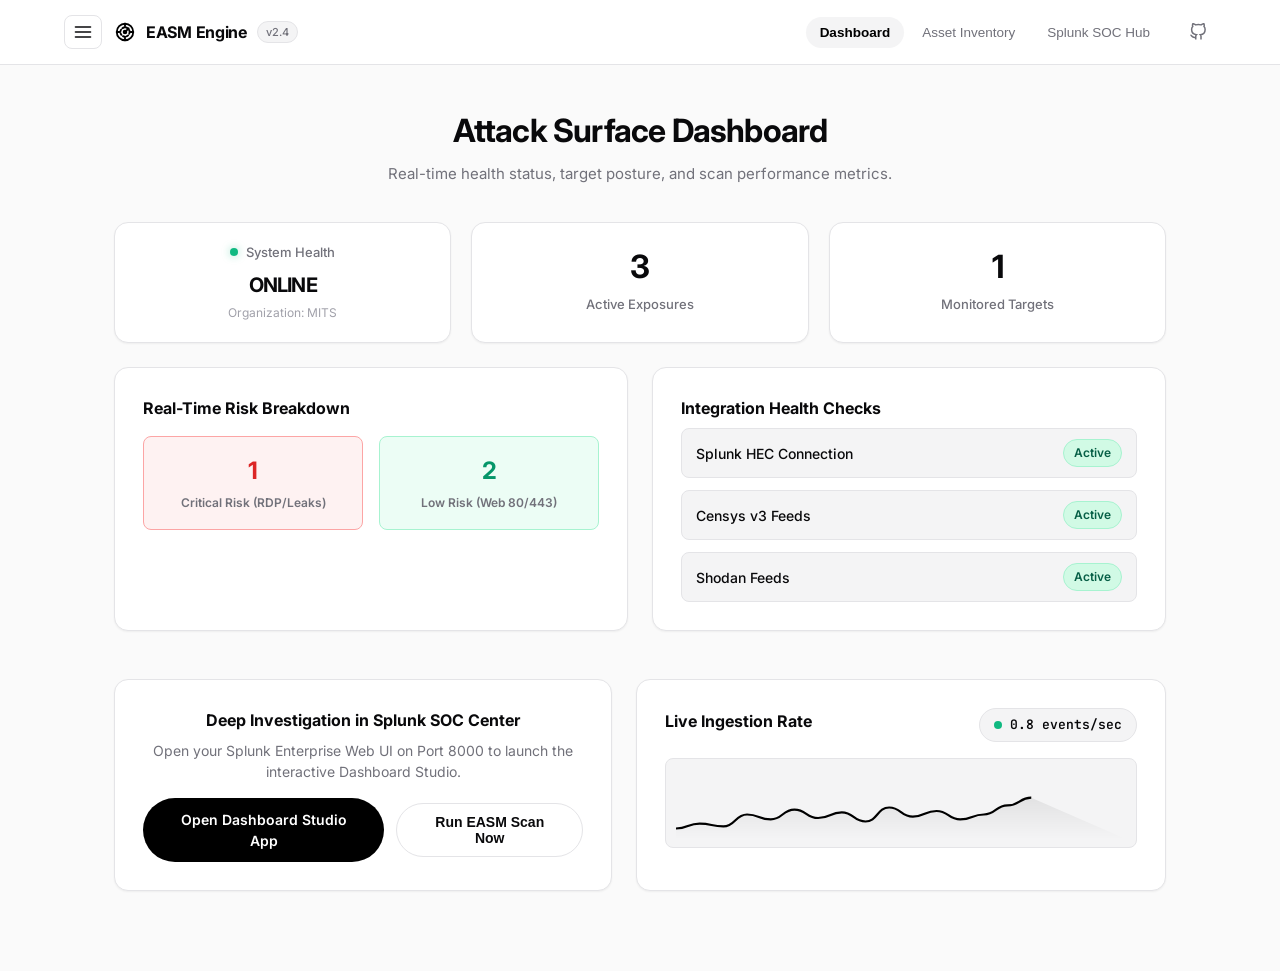
==== index.html @ cf7aab4d "feat(security): implement min 8-char IAM password policy, UI switch toggle, 3-key break-glass recove" ====
<!DOCTYPE html>
<html lang="en">
<head>
    <meta charset="UTF-8">
    <meta name="viewport" content="width=device-width, initial-scale=1.0">
    <title>EASM - External Exposure Monitor</title>
    <link rel="icon" type="image/svg+xml" href="favicon.svg">
    <link rel="stylesheet" href="style.css">
    <link rel="preconnect" href="https://fonts.googleapis.com">
    <link rel="preconnect" href="https://fonts.gstatic.com" crossorigin>
    <link href="https://fonts.googleapis.com/css2?family=Inter:wght@400;500;600;700&family=JetBrains+Mono:wght@400;500&display=swap" rel="stylesheet">
</head>
<body>
    <!-- Header Navigation -->
    <header class="navbar">
        <div class="nav-container">
            <!-- Left: Hamburger Button & Brand -->
            <div class="nav-left">
                <button id="btn-hamburger" class="hamburger-btn" title="Open Navigation Menu">
                    <svg viewBox="0 0 24 24" fill="none" stroke="currentColor" stroke-width="2" stroke-linecap="round" stroke-linejoin="round">
                        <line x1="3" y1="12" x2="21" y2="12"></line>
                        <line x1="3" y1="6" x2="21" y2="6"></line>
                        <line x1="3" y1="18" x2="21" y2="18"></line>
                    </svg>
                </button>
                <div class="nav-brand" onclick="switchTab('tab-dashboard')">
                    <svg class="brand-icon" viewBox="0 0 24 24" fill="none" stroke="currentColor" stroke-width="2" stroke-linecap="round" stroke-linejoin="round">
                        <circle cx="12" cy="12" r="9"/>
                        <circle cx="12" cy="12" r="5" stroke-dasharray="2 2"/>
                        <circle cx="12" cy="12" r="1.5" fill="currentColor"/>
                        <path d="M12 3v3M12 18v3M3 12h3M18 12h3"/>
                        <path d="m12 12 4-4"/>
                    </svg>
                    <span class="brand-title">EASM Engine</span>
                    <span class="brand-badge">v2.4</span>
                </div>
            </div>

            <!-- Right Side Alignment Group (Nav Links + Profile + GitHub) -->
            <div class="nav-right-group">
                <nav class="nav-menu">
                    <button class="nav-link active" data-tab="tab-dashboard">Dashboard</button>
                    <button class="nav-link" data-tab="tab-assets">Asset Inventory</button>
                    <button class="nav-link" data-tab="tab-splunk">Splunk SOC Hub</button>
                </nav>

                <div class="nav-actions">
                    <div id="user-badge-container" class="profile-dropdown-container" style="display:none;">
                        <button id="btn-profile-dropdown" class="profile-pill-btn">
                            <span id="user-display-name" class="user-name-tag">admin (ROOT ADMIN)</span>
                            <svg class="chevron-icon" viewBox="0 0 24 24" fill="none" stroke="currentColor" stroke-width="2">
                                <polyline points="6 9 12 15 18 9"></polyline>
                            </svg>
                        </button>
                        <div id="profile-dropdown-menu" class="profile-dropdown-menu hidden">
                            <div class="dropdown-header">
                                <div id="dropdown-user-name" class="dropdown-username">admin</div>
                                <div id="dropdown-user-role" class="dropdown-role-badge">ROOT ADMIN</div>
                            </div>
                            <div class="dropdown-divider"></div>
                            <button class="dropdown-item" id="dropdown-item-iam" onclick="switchTab('tab-iam'); closeProfileDropdown();">
                                <svg viewBox="0 0 24 24" fill="none" stroke="currentColor" stroke-width="2"><path d="M17 21v-2a4 4 0 0 0-4-4H5a4 4 0 0 0-4 4v2"/><circle cx="9" cy="7" r="4"/><path d="M23 21v-2a4 4 0 0 0-3-3.87"/><path d="M16 3.13a4 4 0 0 1 0 7.75"/></svg>
                                IAM Users
                            </button>
                            <button class="dropdown-item" onclick="switchTab('tab-config'); closeProfileDropdown();">
                                <svg viewBox="0 0 24 24" fill="none" stroke="currentColor" stroke-width="2"><circle cx="12" cy="12" r="3"/><path d="M19.4 15a1.65 1.65 0 0 0 .33 1.82l.06.06a2 2 0 0 1 0 2.83 2 2 0 0 1-2.83 0l-.06-.06a1.65 1.65 0 0 0-1.82-.33 1.65 1.65 0 0 0-1 1.51V21a2 2 0 0 1-2 2 2 2 0 0 1-2-2v-.09A1.65 1.65 0 0 0 9 19.4a1.65 1.65 0 0 0-1.82.33l-.06.06a2 2 0 0 1-2.83 0 2 2 0 0 1 0-2.83l.06-.06a1.65 1.65 0 0 0 .33-1.82 1.65 1.65 0 0 0-1.51-1H3a2 2 0 0 1-2-2 2 2 0 0 1 2-2h.09A1.65 1.65 0 0 0 4.6 9a1.65 1.65 0 0 0-.33-1.82l-.06-.06a2 2 0 0 1 0-2.83 2 2 0 0 1 2.83 0l.06.06a1.65 1.65 0 0 0 1.82.33H9a1.65 1.65 0 0 0 1-1.51V3a2 2 0 0 1 2-2 2 2 0 0 1 2 2v.09a1.65 1.65 0 0 0 1 1.51 1.65 1.65 0 0 0 1.82-.33l.06-.06a2 2 0 0 1 2.83 0 2 2 0 0 1 0 2.83l-.06.06a1.65 1.65 0 0 0-.33 1.82V9a1.65 1.65 0 0 0 1.51 1H21a2 2 0 0 1 2 2 2 2 0 0 1-2 2h-.09a1.65 1.65 0 0 0-1.51 1z"/></svg>
                                Settings
                            </button>
                            <div class="dropdown-divider"></div>
                            <button class="dropdown-item danger" id="btn-user-logout">
                                <svg viewBox="0 0 24 24" fill="none" stroke="currentColor" stroke-width="2"><path d="M9 21H5a2 2 0 0 1-2-2V5a2 2 0 0 1 2-2h4"/><polyline points="16 17 21 12 16 7"/><line x1="21" y1="12" x2="9" y2="12"/></svg>
                                Logout
                            </button>
                        </div>
                    </div>
                    <a href="https://github.com/venkatvellapalem/External-Exposure-Monitor" target="_blank" class="nav-btn-icon" title="View Source on GitHub">
                        <svg viewBox="0 0 24 24" fill="none" stroke="currentColor" stroke-width="2">
                            <path d="M9 19c-5 1.5-5-2.5-7-3m14 6v-3.87a3.37 3.37 0 0 0-.94-2.61c3.14-.35 6.44-1.54 6.44-7A5.44 5.44 0 0 0 20 4.77 5.07 5.07 0 0 0 19.91 1S18.73.65 16 2.48a13.38 13.38 0 0 0-7 0C6.27.65 5.09 1 5.09 1A5.07 5.07 0 0 0 5 4.77a5.44 5.44 0 0 0-1.5 3.78c0 5.42 3.3 6.61 6.44 7A3.37 3.37 0 0 0 9 18.13V22"/>
                        </svg>
                    </a>
                </div>
            </div>
        </div>
    </header>

    <!-- Sidebar Drawer Navigation Overlay -->
    <div id="sidebar-drawer-overlay" class="drawer-overlay hidden">
        <div class="drawer-panel">
            <div class="drawer-header">
                <div class="drawer-brand">
                    <span class="brand-title">Navigation Menu</span>
                </div>
                <button id="btn-close-drawer" class="drawer-close-btn">&times;</button>
            </div>
            <div class="drawer-nav-list">
                <button class="drawer-item" data-tab="tab-dashboard">
                    <svg viewBox="0 0 24 24" fill="none" stroke="currentColor" stroke-width="2"><rect x="3" y="3" width="7" height="7"/><rect x="14" y="3" width="7" height="7"/><rect x="14" y="14" width="7" height="7"/><rect x="3" y="14" width="7" height="7"/></svg>
                    Dashboard
                </button>
                <button class="drawer-item" data-tab="tab-assets">
                    <svg viewBox="0 0 24 24" fill="none" stroke="currentColor" stroke-width="2"><path d="M21 16V8a2 2 0 0 0-1-1.73l-7-4a2 2 0 0 0-2 0l-7 4A2 2 0 0 0 3 8v8a2 2 0 0 0 1 1.73l7 4a2 2 0 0 0 2 0l7-4A2 2 0 0 0 21 16z"/></svg>
                    Asset Inventory
                </button>
                <button class="drawer-item" data-tab="tab-splunk">
                    <svg viewBox="0 0 24 24" fill="none" stroke="currentColor" stroke-width="2"><circle cx="12" cy="12" r="10"/><path d="M12 2a14.5 14.5 0 0 0 0 20 14.5 14.5 0 0 0 0-20"/><path d="M2 12h20"/></svg>
                    Splunk SOC Hub
                </button>
                <button class="drawer-item" data-tab="tab-scanner">
                    <svg viewBox="0 0 24 24" fill="none" stroke="currentColor" stroke-width="2"><polygon points="13 2 3 14 12 14 11 22 21 10 12 10 13 2"/></svg>
                    Scan Controller
                </button>
                <button class="drawer-item" data-tab="tab-download">
                    <svg viewBox="0 0 24 24" fill="none" stroke="currentColor" stroke-width="2"><path d="M21 15v4a2 2 0 0 1-2 2H5a2 2 0 0 1-2-2v-4"/><polyline points="7 10 12 15 17 10"/><line x1="12" y1="15" x2="12" y2="3"/></svg>
                    Download & Installation
                </button>
                <button class="drawer-item" data-tab="tab-about">
                    <svg viewBox="0 0 24 24" fill="none" stroke="currentColor" stroke-width="2"><circle cx="12" cy="12" r="10"/><line x1="12" y1="16" x2="12" y2="12"/><line x1="12" y1="8" x2="12.01" y2="8"/></svg>
                    Architecture & About
                </button>
                <button class="drawer-item" data-tab="tab-config">
                    <svg viewBox="0 0 24 24" fill="none" stroke="currentColor" stroke-width="2"><circle cx="12" cy="12" r="3"/><path d="M19.4 15a1.65 1.65 0 0 0 .33 1.82l.06.06a2 2 0 0 1 0 2.83 2 2 0 0 1-2.83 0l-.06-.06a1.65 1.65 0 0 0-1.82-.33 1.65 1.65 0 0 0-1 1.51V21a2 2 0 0 1-2 2 2 2 0 0 1-2-2v-.09A1.65 1.65 0 0 0 9 19.4a1.65 1.65 0 0 0-1.82.33l-.06.06a2 2 0 0 1-2.83 0 2 2 0 0 1 0-2.83l.06-.06a1.65 1.65 0 0 0 .33-1.82 1.65 1.65 0 0 0-1.51-1H3a2 2 0 0 1-2-2 2 2 0 0 1 2-2h.09A1.65 1.65 0 0 0 4.6 9a1.65 1.65 0 0 0-.33-1.82l-.06-.06a2 2 0 0 1 0-2.83 2 2 0 0 1 2.83 0l.06.06a1.65 1.65 0 0 0 1.82.33H9a1.65 1.65 0 0 0 1-1.51V3a2 2 0 0 1 2-2 2 2 0 0 1 2 2v.09a1.65 1.65 0 0 0 1 1.51 1.65 1.65 0 0 0 1.82-.33l.06-.06a2 2 0 0 1 2.83 0 2 2 0 0 1 0 2.83l-.06.06a1.65 1.65 0 0 0-.33 1.82V9a1.65 1.65 0 0 0 1.51 1H21a2 2 0 0 1 2 2 2 2 0 0 1-2 2h-.09a1.65 1.65 0 0 0-1.51 1z"/></svg>
                    Settings
                </button>
                <button class="drawer-item" data-tab="tab-iam" id="drawer-link-iam">
                    <svg viewBox="0 0 24 24" fill="none" stroke="currentColor" stroke-width="2"><path d="M17 21v-2a4 4 0 0 0-4-4H5a4 4 0 0 0-4 4v2"/><circle cx="9" cy="7" r="4"/><path d="M23 21v-2a4 4 0 0 0-3-3.87"/><path d="M16 3.13a4 4 0 0 1 0 7.75"/></svg>
                    IAM Users
                </button>
            </div>
        </div>
    </div>

    <main class="main-layout">
        <!-- Toast Notification Container -->
        <div id="toast-container" class="toast-container"></div>

        <!-- TAB 1: OPERATIONAL DASHBOARD (/dashboard) -->
        <section id="tab-dashboard" class="tab-content active">
            <div class="hero-header">
                <h1 class="hero-title">Attack Surface Dashboard</h1>
                <p class="hero-subtitle">Real-time health status, target posture, and scan performance metrics.</p>
            </div>

            <!-- ROW 1: Health Status & Metric Cards -->
            <div class="grid-3 margin-bottom">
                <div class="metric-box status-card">
                    <div class="status-indicator-box">
                        <div class="status-dot green"></div>
                        <span class="metric-label">System Health</span>
                    </div>
                    <span class="metric-value small" id="dash-sys-status">ONLINE</span>
                    <span class="metric-subtext" id="dash-org-name">Organization: MITS</span>
                </div>

                <div class="metric-box">
                    <span class="metric-value" id="dash-total-open">3</span>
                    <span class="metric-label">Active Exposures</span>
                </div>

                <div class="metric-box">
                    <span class="metric-value" id="dash-monitored-targets">1</span>
                    <span class="metric-label">Monitored Targets</span>
                </div>
            </div>

            <!-- ROW 2: Risk Distribution & Health Check Grid -->
            <div class="grid-2 margin-bottom">
                <div class="card">
                    <h3 class="info-card-title">Real-Time Risk Breakdown</h3>
                    <div class="risk-badge-grid">
                        <div class="risk-badge-card critical">
                            <span class="risk-count" id="dash-crit-count">1</span>
                            <span class="risk-title">Critical Risk (RDP/Leaks)</span>
                        </div>
                        <div class="risk-badge-card low">
                            <span class="risk-count" id="dash-low-count">2</span>
                            <span class="risk-title">Low Risk (Web 80/443)</span>
                        </div>
                    </div>
                </div>

                <div class="card">
                    <h3 class="info-card-title">Integration Health Checks</h3>
                    <ul class="health-list-badges">
                        <li class="health-badge-item">
                            <span>Splunk HEC Connection</span>
                            <span class="badge-status green" id="badge-hec">Active</span>
                        </li>
                        <li class="health-badge-item">
                            <span>Censys v3 Feeds</span>
                            <span class="badge-status green" id="badge-censys">Active</span>
                        </li>
                        <li class="health-badge-item">
                            <span>Shodan Feeds</span>
                            <span class="badge-status green" id="badge-shodan">Active</span>
                        </li>
                    </ul>
                </div>
            </div>

            <!-- ROW 3: Symmetrical Action & Live Ingestion Cards -->
            <div class="grid-2 margin-bottom">
                <div class="card text-center">
                    <h3 class="info-card-title">Deep Investigation in Splunk SOC Center</h3>
                    <p class="info-card-desc">Open your Splunk Enterprise Web UI on Port 8000 to launch the interactive Dashboard Studio.</p>
                    <div class="action-footer justify-center">
                        <a href="http://13.205.90.142:8000/en-GB/app/search/external_attack_surface_monitor" id="dash-btn-splunk-8000" target="_blank" class="pill-btn primary">Open Dashboard Studio App</a>
                        <button class="pill-btn secondary" onclick="switchTab('tab-scanner')">Run EASM Scan Now</button>
                    </div>
                </div>

                <div class="card">
                    <div class="card-header-flex">
                        <h3 class="info-card-title">Live Ingestion Rate</h3>
                        <div class="pulse-badge">
                            <span class="pulse-dot"></span>
                            <span id="ingest-rate-live">0.8 events/sec</span>
                        </div>
                    </div>
                    <div class="chart-container">
                        <canvas id="ingestion-canvas" width="450" height="70"></canvas>
                    </div>
                </div>
            </div>
        </section>

        <!-- TAB 2: DEDICATED DOWNLOAD PAGE (/download) -->
        <section id="tab-download" class="tab-content">
            <div class="hero-header">
                <h1 class="hero-title">Download & Installation Center</h1>
                <p class="hero-subtitle">Install the lightweight EASM collector on your server or deployment pipeline.</p>
            </div>

            <div class="card install-card full-width">
                <div class="card-header text-left">
                    <h2 class="card-title">One-Click Terminal Installation</h2>
                    <p class="card-desc">Execute the single installer command in your server console to set up dependencies, environment tokens, and scheduled cron execution.</p>
                </div>
                
                <div class="install-platform-tabs">
                    <button class="platform-tab active" data-platform="win">Windows PowerShell</button>
                    <button class="platform-tab" data-platform="mac">macOS Terminal</button>
                    <button class="platform-tab" data-platform="nix">Linux Server (Ubuntu/RHEL)</button>
                </div>

                <div class="code-box">
                    <code id="install-command">irm https://raw.githubusercontent.com/venkatvellapalem/External-Exposure-Monitor/main/install.ps1 | iex</code>
                    <button class="copy-btn" id="btn-copy-install" title="Copy command">
                        <svg viewBox="0 0 24 24" fill="none" stroke="currentColor" stroke-width="2">
                            <rect x="9" y="9" width="13" height="13" rx="2" ry="2"/>
                            <path d="M5 15H4a2 2 0 0 1-2-2V4a2 2 0 0 1 2-2h9a2 2 0 0 1 2 2v1"/>
                        </svg>
                    </button>
                </div>
                <div class="install-footnote" id="install-footnote">Copy and run this command in PowerShell</div>

                <div class="download-options-grid">
                    <div class="download-option-box">
                        <h4>Manual Source Archive</h4>
                        <p>Download full source code ZIP archive for offline air-gapped environments.</p>
                        <a href="https://github.com/venkatvellapalem/External-Exposure-Monitor/archive/refs/heads/main.zip" class="pill-btn secondary small">Download ZIP Archive</a>
                    </div>
                    <div class="download-option-box">
                        <h4>GitHub Clone URL</h4>
                        <p>Clone directly using Git CLI for automated CI/CD deployment pipelines.</p>
                        <div class="code-box small-code">
                            <code>git clone https://github.com/venkatvellapalem/External-Exposure-Monitor.git</code>
                        </div>
                    </div>
                </div>
            </div>
        </section>

        <!-- TAB 3: DEDICATED ARCHITECTURE & ABOUT PAGE (/about) -->
        <section id="tab-about" class="tab-content">
            <div class="hero-header">
                <h1 class="hero-title">Decoupled Attack Surface Architecture</h1>
                <p class="hero-subtitle">Learn how EASM monitors threat exposure with zero target traffic overhead.</p>
            </div>

            <div class="card">
                <h2 class="card-title">Core Principles & Design Pillars</h2>
                
                <div class="architecture-flow-grid">
                    <div class="arch-card">
                        <div class="arch-number">01</div>
                        <h3>Passive Reconnaissance</h3>
                        <p>Queries Shodan InternetDB & Censys Platform v3 API host lookups silently without sending a single probe packet to target servers.</p>
                    </div>

                    <div class="arch-card">
                        <div class="arch-number">02</div>
                        <h3>Surgical Active Verification</h3>
                        <p>Performs targeted, non-intrusive 2.5-second Python TCP handshakes only on candidate exposed ports to eliminate false positives.</p>
                    </div>

                    <div class="arch-card">
                        <div class="arch-number">03</div>
                        <h3>Sensitive File Leak Audit</h3>
                        <p>Audits open web services (80/443) for exposed configuration files (<code>/.env</code>, <code>/.git/HEAD</code>) using host header routing.</p>
                    </div>

                    <div class="arch-card">
                        <div class="arch-number">04</div>
                        <h3>Stateful Reconciliation</h3>
                        <p>Tracks port state lifecycles in local baseline memory, automatically sending <code>status="closed"</code> alerts to Splunk when risks are fixed.</p>
                    </div>
                </div>
            </div>
        </section>

        <!-- TAB 4: SCAN CONTROLLER (/scanner) -->
        <section id="tab-scanner" class="tab-content">
            <div class="section-header">
                <h2>Scan Controller & Execution Engine</h2>
                <p>Trigger an on-demand external attack surface scan across registered assets.</p>
            </div>

            <div class="card">
                <div class="scanner-actions">
                    <button class="pill-btn primary" id="btn-run-scan">
                        <svg class="btn-icon" viewBox="0 0 24 24" fill="none" stroke="currentColor" stroke-width="2">
                            <polygon points="5 3 19 12 5 21 5 3"/>
                        </svg>
                        Run EASM Scan Now
                    </button>
                    <span class="scan-status-text" id="scan-status-indicator">Ready to scan</span>
                </div>

                <div class="terminal-box">
                    <div class="terminal-bar">
                        <span class="terminal-title">Execution Output Log</span>
                        <button class="terminal-clear" id="btn-clear-log">Clear</button>
                    </div>
                    <pre class="terminal-content" id="scan-log-output">=== EASM Collector Console Output ===
Waiting for scan trigger...</pre>
                </div>
            </div>
        </section>

        <!-- TAB 5: ASSET INVENTORY (/assets) -->
        <section id="tab-assets" class="tab-content">
            <div class="section-header">
                <h2>Asset Inventory Management</h2>
                <p>Manage monitored IP addresses, CIDR ranges, and Domain targets.</p>
            </div>

            <div class="card">
                <form id="form-add-asset" class="asset-form">
                    <div class="form-group">
                        <label>Target Type</label>
                        <select id="asset-type" class="form-input">
                            <option value="ip">Single IP (e.g. 203.0.113.195)</option>
                            <option value="cidr">CIDR Range (e.g. 192.168.1.0/24)</option>
                            <option value="domain">Domain Name (e.g. example.com)</option>
                        </select>
                    </div>
                    <div class="form-group">
                        <label>Target Value</label>
                        <input type="text" id="asset-value" class="form-input" placeholder="203.0.113.195" required>
                    </div>
                    <div class="form-group">
                        <label>Associated Domain (Optional)</label>
                        <input type="text" id="asset-domain" class="form-input" placeholder="example.com">
                    </div>
                    <div class="form-group form-submit">
                        <button type="submit" class="pill-btn primary">Add Asset Target</button>
                    </div>
                </form>
            </div>

            <div class="card">
                <h3 class="card-subtitle">Configured Target Assets</h3>
                <div class="table-container">
                    <table class="data-table">
                        <thead>
                            <tr>
                                <th>Type</th>
                                <th>Target Value</th>
                                <th>Associated Domain</th>
                                <th>Action</th>
                            </tr>
                        </thead>
                        <tbody id="assets-table-body">
                            <tr>
                                <td colspan="4" class="text-muted">Loading inventory...</td>
                            </tr>
                        </tbody>
                    </table>
                </div>
            </div>

            <!-- DANGER ZONE: Asset Inventory Reset -->
            <div class="card danger-card margin-bottom">
                <div class="card-header-flex">
                    <div>
                        <h3 class="info-card-title danger-text">Danger Zone: Reset Asset Inventory</h3>
                        <p class="info-card-desc">Permanently wipe all registered asset targets and reset exposure dashboard baseline metrics.</p>
                    </div>
                    <button class="pill-btn danger" id="btn-reset-inventory">Reset Asset Inventory</button>
                </div>
            </div>
        </section>

        <!-- TAB 6: SETTINGS & CONFIGURATION (/config) -->
        <section id="tab-config" class="tab-content">
            <div class="section-header">
                <h2>System Settings & Credentials</h2>
                <p>Configure Splunk HEC integration, Censys API token, and connection timeouts.</p>
            </div>

            <div class="card">
                <form id="form-config" class="config-form">
                    <div class="form-row">
                        <div class="form-group half">
                            <label>Organization Name</label>
                            <input type="text" id="cfg-org-name" class="form-input" placeholder="MITS" required>
                        </div>
                        <div class="form-group half">
                            <label>Scan Connection Timeout (Seconds)</label>
                            <input type="number" step="0.5" id="cfg-scan-timeout" class="form-input" value="2.5" required>
                        </div>
                    </div>
                    <div class="form-row">
                        <div class="form-group full">
                            <label>Splunk HEC URL (Port 8088 Endpoint)</label>
                            <input type="url" id="cfg-splunk-url" class="form-input" placeholder="https://13.205.90.142:8088/services/collector/event" required>
                        </div>
                    </div>
                    <div class="form-row">
                        <div class="form-group half">
                            <label>Splunk HEC Token</label>
                            <input type="password" id="cfg-splunk-token" class="form-input" placeholder="••••••••••••••••">
                        </div>
                        <div class="form-group half">
                            <label>Censys Personal Access Token (PAT)</label>
                            <input type="password" id="cfg-censys-token" class="form-input" placeholder="••••••••••••••••">
                        </div>
                    </div>

                    <div class="form-actions">
                        <button type="button" class="pill-btn secondary" id="btn-test-hec">Test HEC Connection</button>
                        <button type="submit" class="pill-btn primary">Save Configuration</button>
                    </div>
                </form>
            </div>

            <!-- DANGER ZONE: Reset Settings & Credentials -->
            <div class="card danger-card margin-bottom">
                <div class="card-header-flex">
                    <div>
                        <h3 class="info-card-title danger-text">Danger Zone: Reset Settings & Credentials</h3>
                        <p class="info-card-desc">Permanently reset Splunk URLs, HEC tokens, Censys API tokens, and scan timeouts to defaults.</p>
                    </div>
                    <button class="pill-btn danger" id="btn-reset-config">Reset Settings & Credentials</button>
                </div>
            </div>
        </section>

        <!-- TAB 7: SPLUNK SOC HUB (/splunk) -->
        <section id="tab-splunk" class="tab-content">
            <div class="section-header">
                <h2>Splunk SOC Command Center Hub</h2>
                <p>Launch Splunk Web on Port 8000 to interact with your live Dashboard Studio.</p>
            </div>

            <div class="grid-2">
                <div class="card">
                    <h3 class="info-card-title">Dashboard Studio App</h3>
                    <p class="info-card-desc">Access your custom Splunk Dashboard Studio instance directly on port 8000.</p>
                    <div class="action-footer">
                        <a href="http://13.205.90.142:8000/en-GB/app/search/external_attack_surface_monitor" id="link-splunk-8000" target="_blank" class="pill-btn primary">Open Dashboard Studio App</a>
                    </div>
                </div>

                    <h3 class="info-card-title">Dashboard Studio Code</h3>
                    <p class="info-card-desc">Download or copy the latest Dashboard Studio JSON code with drilldowns and series color mappings.</p>
                    <div class="action-footer">
                        <a href="/context/easm_dashboard_studio.json" download="easm_dashboard_studio.json" class="pill-btn secondary">Download Dashboard JSON</a>
                    </div>
                </div>
                <button class="drawer-item" data-tab="tab-iam" id="drawer-link-iam">
                    <svg viewBox="0 0 24 24" fill="none" stroke="currentColor" stroke-width="2"><path d="M17 21v-2a4 4 0 0 0-4-4H5a4 4 0 0 0-4 4v2"/><circle cx="9" cy="7" r="4"/><path d="M23 21v-2a4 4 0 0 0-3-3.87"/><path d="M16 3.13a4 4 0 0 1 0 7.75"/></svg>
                    IAM Users
                </button>
                <button class="drawer-item" data-tab="tab-logs" id="drawer-link-logs">
                    <svg viewBox="0 0 24 24" fill="none" stroke="currentColor" stroke-width="2"><path d="M14 2H6a2 2 0 0 0-2 2v16a2 2 0 0 0 2 2h12a2 2 0 0 0 2-2V8z"/><polyline points="14 2 14 8 20 8"/><line x1="16" y1="13" x2="8" y2="13"/><line x1="16" y1="17" x2="8" y2="17"/><polyline points="10 9 9 9 8 9"/></svg>
                    Audit Logs
                </button>
            </div>
        </div>
    </div>

    <main class="main-layout">
        <!-- Toast Notification Container -->
        <div id="toast-container" class="toast-container"></div>
        
        <!-- TAB 8: IDENTITY & ACCESS MANAGEMENT (/iam) -->
        <section id="tab-iam" class="tab-content">
            <div class="section-header">
                <h2>Identity & Access Management (IAM)</h2>
                <p>Manage user accounts, assign RBAC roles (Root Admin, SOC Analyst, Auditor), and monitor TOTP MFA enforcement.</p>
            </div>

            <div class="card">
                <h3 class="card-subtitle">Create New User Account</h3>
                <form id="form-create-user" class="config-form">
                    <div class="form-row">
                        <div class="form-group half">
                            <label>Username</label>
                            <input type="text" id="iam-new-username" class="form-input" placeholder="" required autocomplete="off">
                        </div>
                        <div class="form-group half">
                            <label>Role Assignment</label>
                            <select id="iam-new-role" class="form-input">
                                <option value="soc_analyst">SOC Analyst (Operational Access)</option>
                                <option value="read_only_auditor">Read-Only Auditor (View Reports)</option>
                                <option value="root_admin">Root Admin (Full System Control)</option>
                            </select>
                        </div>
                    </div>

                    <div class="form-row">
                        <div class="form-group half">
                            <label>New User Initial Password (Min 8 Chars, 1 Letter, 1 Number, 1 Special Char)</label>
                            <div class="password-input-wrapper">
                                <input type="password" id="iam-new-password" class="form-input" placeholder="" required autocomplete="new-password">
                                <button type="button" class="btn-toggle-pass" data-target="iam-new-password" title="Toggle Password Visibility">
                                    <svg class="eye-icon" viewBox="0 0 24 24" fill="none" stroke="currentColor" stroke-width="2">
                                        <path d="M1 12s4-8 11-8 11 8 11 8-4 8-11 8-11-8-11-8z"/>
                                        <circle cx="12" cy="12" r="3"/>
                                    </svg>
                                </button>
                            </div>
                        </div>
                        <div class="form-group half">
                            <label>Confirm Initial Password</label>
                            <div class="password-input-wrapper">
                                <input type="password" id="iam-confirm-password" class="form-input" placeholder="" required autocomplete="new-password">
                                <button type="button" class="btn-toggle-pass" data-target="iam-confirm-password" title="Toggle Password Visibility">
                                    <svg class="eye-icon" viewBox="0 0 24 24" fill="none" stroke="currentColor" stroke-width="2">
                                        <path d="M1 12s4-8 11-8 11 8 11 8-4 8-11 8-11-8-11-8z"/>
                                        <circle cx="12" cy="12" r="3"/>
                                    </svg>
                                </button>
                            </div>
                            <span id="iam-pass-match-error" class="input-error-text red hidden">Passwords do not match</span>
                        </div>
                    </div>

                    <div class="form-row">
                        <div class="form-group full">
                            <label class="switch-container">
                                <span class="ui-switch">
                                    <input type="checkbox" id="iam-force-reset" checked>
                                    <span class="slider"></span>
                                </span>
                                <span class="switch-label">Require user to change password on first login (Enforces 16+ char complexity policy)</span>
                            </label>
                        </div>
                    </div>

                    <div class="form-row">
                        <div class="form-group full">
                            <label>Current Admin Password (Required to Authorize Creation)</label>
                            <div class="password-input-wrapper">
                                <input type="password" id="iam-admin-password" class="form-input" placeholder="" required autocomplete="current-password">
                                <button type="button" class="btn-toggle-pass" data-target="iam-admin-password" title="Toggle Password Visibility">
                                    <svg class="eye-icon" viewBox="0 0 24 24" fill="none" stroke="currentColor" stroke-width="2">
                                        <path d="M1 12s4-8 11-8 11 8 11 8-4 8-11 8-11-8-11-8z"/>
                                        <circle cx="12" cy="12" r="3"/>
                                    </svg>
                                </button>
                            </div>
                        </div>
                    </div>

                    <div class="form-actions">
                        <button type="submit" class="pill-btn primary" id="btn-submit-create-iam">Create IAM Account</button>
                    </div>
                </form>
            </div>

            <!-- Master Emergency Break-Glass Recovery Kit Card -->
            <div class="card">
                <div class="card-header-flex">
                    <div>
                        <h3 class="card-subtitle">Master Emergency Break-Glass Recovery Kit (3 Offline Keys)</h3>
                        <p class="info-card-desc">Store these 3 single-use break-glass keys offline in a secure password vault. If admin credentials are lost or locked out, any key can recover full Root Admin access. Each key burns automatically after single use.</p>
                    </div>
                    <button class="pill-btn secondary small" id="btn-copy-all-keys">Copy All 3 Keys</button>
                </div>
                <div id="iam-display-recovery-keys-container" style="display:flex; flex-direction:column; gap:10px; margin-top:14px;">
                    <div class="code-box"><code>EASM-RECOVER-LOADING...</code></div>
                </div>
            </div>

            <div class="card">
                <h3 class="card-subtitle">Active IAM User Directory</h3>
                <div class="table-container">
                    <table class="data-table">
                        <thead>
                            <tr>
                                <th>Username</th>
                                <th>RBAC Role</th>
                                <th>TOTP MFA</th>
                                <th>Password Policy</th>
                                <th>Actions</th>
                            </tr>
                        </thead>
                        <tbody id="iam-users-table-body">
                            <tr>
                                <td colspan="5" class="text-muted">Loading IAM directory...</td>
                            </tr>
                        </tbody>
                    </table>
                </div>
            </div>
        </section>

        <!-- TAB 9: MASTER AUDIT LOG MONITOR (/logs) -->
        <section id="tab-logs" class="tab-content">
            <div class="section-header">
                <h2>Master Security Audit Trail Monitor</h2>
                <p>Real-time audit log monitor tracking all IAM management, user authentication, asset changes, and system activities.</p>
            </div>

            <div class="card">
                <div class="card-header-flex margin-bottom">
                    <div style="display:flex; gap:14px; align-items:center;">
                        <select id="logs-category-filter" class="form-input" style="width:180px;">
                            <option value="ALL">All Categories</option>
                            <option value="IAM">IAM Management</option>
                            <option value="AUTH">Authentication & MFA</option>
                            <option value="SECURITY">Security & Recovery</option>
                            <option value="ASSETS">Asset Inventory</option>
                            <option value="SCANS">Scan Execution</option>
                        </select>
                        <select id="logs-user-filter" class="form-input" style="width:160px;">
                            <option value="ALL">All Users</option>
                        </select>
                    </div>
                    <button class="pill-btn secondary small" id="btn-refresh-logs">Refresh Logs</button>
                </div>

                <div class="table-container">
                    <table class="data-table">
                        <thead>
                            <tr>
                                <th>Timestamp</th>
                                <th>User</th>
                                <th>Role</th>
                                <th>Event Action</th>
                                <th>Details</th>
                                <th>Severity</th>
                            </tr>
                        </thead>
                        <tbody id="logs-table-body">
                            <tr>
                                <td colspan="6" class="text-muted">Loading audit log stream...</td>
                            </tr>
                        </tbody>
                    </table>
                </div>
            </div>
        </section>

        <!-- In-Page Red Confirmation Modal for Reset Asset Inventory -->
        <div id="reset-modal" class="modal-overlay hidden">
            <div class="modal-card danger-modal">
                <h3 class="modal-title danger-text">Reset Target Asset Inventory</h3>
                <p class="modal-desc">Are you sure you want to permanently wipe all registered assets and reset exposure dashboard baseline metrics?</p>
                <div class="form-group margin-bottom">
                    <label>To proceed, type exactly: <strong>delete my asset inventory</strong></label>
                    <input type="text" id="reset-confirm-input" class="form-input" placeholder="" autocomplete="off">
                </div>
                <div class="modal-actions">
                    <button type="button" class="pill-btn secondary" id="btn-cancel-reset">Cancel</button>
                    <button type="button" class="pill-btn danger" id="btn-confirm-reset">Confirm & Reset Inventory</button>
                </div>
            </div>
        </div>

        <!-- In-Page Red Confirmation Modal for Reset Settings & Credentials -->
        <div id="config-reset-modal" class="modal-overlay hidden">
            <div class="modal-card danger-modal">
                <h3 class="modal-title danger-text">Reset System Settings & Credentials</h3>
                <p class="modal-desc">Are you sure you want to reset all Splunk URLs, HEC tokens, Censys API tokens, and scan timeouts to defaults?</p>
                <div class="form-group margin-bottom">
                    <label>To proceed, type exactly: <strong>reset my settings</strong></label>
                    <input type="text" id="config-reset-confirm-input" class="form-input" placeholder="" autocomplete="off">
                </div>
                <div class="modal-actions">
                    <button type="button" class="pill-btn secondary" id="btn-cancel-config-reset">Cancel</button>
                    <button type="button" class="pill-btn danger" id="btn-confirm-config-reset">Confirm & Reset Settings</button>
                </div>
            </div>
        </div>

        <!-- Authentication & Mandatory MFA Overlay Modal -->
        <div id="auth-modal" class="modal-overlay hidden">
            <div class="modal-card auth-modal-card">
                <!-- SCREEN 1: Step 1 Username/Password Login -->
                <div id="auth-screen-login" class="auth-screen">
                    <h3 class="modal-title">EASM Authentication</h3>
                    <p class="modal-desc">Enter your credentials to authenticate into the External Exposure Engine.</p>
                    
                    <div id="auth-login-error" class="auth-error-banner hidden"></div>

                    <form id="form-auth-login">
                        <div class="form-group margin-bottom">
                            <label>Username</label>
                            <input type="text" id="auth-login-username" class="form-input" placeholder="" required autocomplete="username">
                        </div>
                        <div class="form-group margin-bottom">
                            <label>Password</label>
                            <div class="password-input-wrapper">
                                <input type="password" id="auth-login-password" class="form-input" placeholder="" required autocomplete="current-password">
                                <button type="button" class="btn-toggle-pass" data-target="auth-login-password" title="Toggle Password Visibility">
                                    <svg class="eye-icon" viewBox="0 0 24 24" fill="none" stroke="currentColor" stroke-width="2">
                                        <path d="M1 12s4-8 11-8 11 8 11 8-4 8-11 8-11-8-11-8z"/>
                                        <circle cx="12" cy="12" r="3"/>
                                    </svg>
                                </button>
                            </div>
                        </div>
                        <div class="modal-actions">
                            <button type="submit" class="pill-btn primary full-width">Sign In</button>
                        </div>
                        <div class="text-center" style="margin-top: 14px;">
                            <button type="button" id="btn-show-recovery" class="btn-link-recovery" style="background:none; border:none; color:var(--text-muted, #71717a); font-size:13px; cursor:pointer; text-decoration:underline;">Emergency Admin Recovery (Break-Glass Key)</button>
                        </div>
                    </form>
                </div>

                <!-- SCREEN 2: Mandatory TOTP MFA Verification & Setup -->
                <div id="auth-screen-mfa" class="auth-screen hidden">
                    <h3 class="modal-title">Mandatory TOTP MFA Verification</h3>
                    <p class="modal-desc">Scan the QR code with Google Authenticator or Microsoft Authenticator, then enter your 6-digit verification code.</p>
                    
                    <div id="auth-mfa-qr-container" class="qr-box text-center margin-bottom hidden">
                        <img id="auth-qr-img" src="" alt="MFA QR Code" class="qr-code-img">
                        <div class="qr-manual-key">Manual Key: <strong id="auth-mfa-secret-key"></strong></div>
                    </div>

                    <div id="auth-mfa-error" class="auth-error-banner hidden"></div>

                    <form id="form-auth-mfa">
                        <div class="form-group margin-bottom">
                            <label>6-Digit Authenticator Code</label>
                            <input type="text" id="auth-totp-code" class="form-input text-center pincode-input" placeholder="" maxlength="6" required autocomplete="one-time-code">
                        </div>
                        <div class="modal-actions">
                            <button type="submit" class="pill-btn primary full-width">Verify MFA Code</button>
                        </div>
                    </form>
                </div>

                <!-- SCREEN 3: Mandatory Password Reset Screen -->
                <div id="auth-screen-password" class="auth-screen hidden">
                    <h3 class="modal-title danger-text">Mandatory Password Update</h3>
                    <p class="modal-desc">Your account requires setting a 16+ character strong password (min 16 chars, uppercase, lowercase, number, special char).</p>
                    
                    <div id="auth-pass-error" class="auth-error-banner hidden"></div>

                    <form id="form-auth-password">
                        <div class="form-group margin-bottom">
                            <label>New Compliant Password</label>
                            <div class="password-input-wrapper">
                                <input type="password" id="auth-new-password" class="form-input" placeholder="" required autocomplete="new-password">
                                <button type="button" class="btn-toggle-pass" data-target="auth-new-password" title="Toggle Password Visibility">
                                    <svg class="eye-icon" viewBox="0 0 24 24" fill="none" stroke="currentColor" stroke-width="2">
                                        <path d="M1 12s4-8 11-8 11 8 11 8-4 8-11 8-11-8-11-8z"/>
                                        <circle cx="12" cy="12" r="3"/>
                                    </svg>
                                </button>
                            </div>
                        </div>
                        <div class="form-group margin-bottom">
                            <label>Confirm New Password</label>
                            <div class="password-input-wrapper">
                                <input type="password" id="auth-confirm-password" class="form-input" placeholder="" required autocomplete="new-password">
                                <button type="button" class="btn-toggle-pass" data-target="auth-confirm-password" title="Toggle Password Visibility">
                                    <svg class="eye-icon" viewBox="0 0 24 24" fill="none" stroke="currentColor" stroke-width="2">
                                        <path d="M1 12s4-8 11-8 11 8 11 8-4 8-11 8-11-8-11-8z"/>
                                        <circle cx="12" cy="12" r="3"/>
                                    </svg>
                                </button>
                            </div>
                        </div>
                        <div class="modal-actions">
                            <button type="submit" class="pill-btn danger full-width">Update Password & Continue</button>
                        </div>
                    </form>
                </div>

                <!-- SCREEN 4: Master Emergency Break-Glass Admin Recovery Screen -->
                <div id="auth-screen-recovery" class="auth-screen hidden">
                    <h3 class="modal-title danger-text">Emergency Admin Account Recovery</h3>
                    <p class="modal-desc">Enter your Username and 256-bit Master Emergency Recovery Key to reset your Root Admin password offline.</p>
                    
                    <div id="auth-recovery-error" class="auth-error-banner hidden"></div>

                    <form id="form-auth-recovery">
                        <div class="form-group margin-bottom">
                            <label>Admin Username</label>
                            <input type="text" id="rec-admin-username" class="form-input" value="admin" required autocomplete="username">
                        </div>
                        <div class="form-group margin-bottom">
                            <label>Master Emergency Recovery Key (EASM-RECOVER-XXXX...)</label>
                            <input type="text" id="rec-master-key" class="form-input" placeholder="EASM-RECOVER-XXXX-YYYY-ZZZZ-WWWW" required autocomplete="off">
                        </div>
                        <div class="form-group margin-bottom">
                            <label>New Strong Password (16+ Chars)</label>
                            <div class="password-input-wrapper">
                                <input type="password" id="rec-new-password" class="form-input" placeholder="" required autocomplete="new-password">
                                <button type="button" class="btn-toggle-pass" data-target="rec-new-password" title="Toggle Password Visibility">
                                    <svg class="eye-icon" viewBox="0 0 24 24" fill="none" stroke="currentColor" stroke-width="2">
                                        <path d="M1 12s4-8 11-8 11 8 11 8-4 8-11 8-11-8-11-8z"/>
                                        <circle cx="12" cy="12" r="3"/>
                                    </svg>
                                </button>
                            </div>
                        </div>
                        <div class="form-group margin-bottom">
                            <label>Confirm New Password</label>
                            <div class="password-input-wrapper">
                                <input type="password" id="rec-confirm-password" class="form-input" placeholder="" required autocomplete="new-password">
                                <button type="button" class="btn-toggle-pass" data-target="rec-confirm-password" title="Toggle Password Visibility">
                                    <svg class="eye-icon" viewBox="0 0 24 24" fill="none" stroke="currentColor" stroke-width="2">
                                        <path d="M1 12s4-8 11-8 11 8 11 8-4 8-11 8-11-8-11-8z"/>
                                        <circle cx="12" cy="12" r="3"/>
                                    </svg>
                                </button>
                            </div>
                        </div>
                        <div class="modal-actions">
                            <button type="button" class="pill-btn secondary" id="btn-cancel-recovery">Back to Sign In</button>
                            <button type="submit" class="pill-btn danger">Reset Admin Password & Recover</button>
                        </div>
                    </form>
                </div>
            </div>
        </div>
    </main>

    <footer class="footer">
        <div class="footer-container">
            <span>External Exposure Monitor (EASM) — Powered by Python & Splunk</span>
            <a href="https://github.com/venkatvellapalem/External-Exposure-Monitor" target="_blank" class="footer-link">GitHub Repository</a>
        </div>
    </footer>

    <script src="app.js"></script>
</body>
</html>
---- style.css ----
:root {
    --bg-main: #fafafa;
    --bg-card: #ffffff;
    --bg-alt: #f4f4f5;
    --border-color: #e4e4e7;
    --border-hover: #d4d4d8;
    --text-main: #09090b;
    --text-muted: #71717a;
    --text-subtle: #a1a1aa;
    --primary: #000000;
    --primary-hover: #27272a;
    --font-sans: 'Inter', -apple-system, BlinkMacSystemFont, 'Segoe UI', Roboto, sans-serif;
    --font-mono: 'JetBrains Mono', monospace;
    --shadow-sm: 0 1px 2px 0 rgba(0, 0, 0, 0.05);
    --shadow-md: 0 4px 6px -1px rgba(0, 0, 0, 0.05), 0 2px 4px -1px rgba(0, 0, 0, 0.03);
    --radius-pill: 9999px;
    --radius-card: 14px;
    --radius-input: 8px;
}

* {
    box-sizing: border-box;
    margin: 0;
    padding: 0;
}

body {
    font-family: var(--font-sans);
    background-color: var(--bg-main);
    color: var(--text-main);
    line-height: 1.5;
    -webkit-font-smoothing: antialiased;
    display: flex;
    flex-direction: column;
    min-height: 100vh;
}

/* Header Navbar */
.navbar {
    background-color: var(--bg-card);
    border-bottom: 1px solid var(--border-color);
    position: sticky;
    top: 0;
    z-index: 100;
}

.nav-container {
    max-width: 1200px;
    margin: 0 auto;
    padding: 0 24px;
    height: 64px;
    display: flex;
    align-items: center;
    justify-content: space-between;
    gap: 16px;
    flex-wrap: nowrap;
}

.nav-brand {
    display: flex;
    align-items: center;
    gap: 10px;
    cursor: pointer;
}

.brand-icon {
    width: 22px;
    height: 22px;
    color: var(--primary);
}

.brand-title {
    font-weight: 700;
    font-size: 16px;
    letter-spacing: -0.3px;
}

.brand-badge {
    background: var(--bg-alt);
    border: 1px solid var(--border-color);
    color: var(--text-muted);
    font-size: 11px;
    font-weight: 500;
    padding: 2px 8px;
    border-radius: var(--radius-pill);
}

.nav-menu {
    display: flex;
    align-items: center;
    gap: 4px;
    white-space: nowrap;
}

.nav-link {
    background: transparent;
    border: none;
    padding: 8px 14px;
    font-size: 13.5px;
    font-weight: 500;
    color: var(--text-muted);
    border-radius: var(--radius-pill);
    cursor: pointer;
    transition: all 0.15s ease;
    white-space: nowrap;
}

.nav-link:hover {
    color: var(--text-main);
    background: var(--bg-alt);
}

.nav-link.active {
    color: var(--primary);
    background: var(--bg-alt);
    font-weight: 600;
}

.nav-btn-icon {
    display: flex;
    align-items: center;
    justify-content: center;
    width: 36px;
    height: 36px;
    border-radius: 50%;
    color: var(--text-muted);
    transition: all 0.15s ease;
    flex-shrink: 0;
}

.nav-btn-icon:hover {
    color: var(--text-main);
    background: var(--bg-alt);
}

.nav-btn-icon svg {
    width: 18px;
    height: 18px;
}

/* Main Layout */
.main-layout {
    max-width: 1100px;
    margin: 32px auto;
    padding: 0 24px;
    flex: 1;
    width: 100%;
}

.tab-content {
    display: none;
    animation: fadeIn 0.2s ease-in-out;
}

.tab-content.active {
    display: block;
}

@keyframes fadeIn {
    from { opacity: 0; transform: translateY(4px); }
    to { opacity: 1; transform: translateY(0); }
}

/* Hero & Section Headers */
.hero-header {
    text-align: center;
    margin-bottom: 36px;
    padding-top: 10px;
}

.hero-title {
    font-size: 32px;
    font-weight: 700;
    letter-spacing: -0.8px;
    margin-bottom: 8px;
}

.hero-subtitle {
    font-size: 15px;
    color: var(--text-muted);
    max-width: 600px;
    margin: 0 auto;
}

.section-header {
    margin-bottom: 24px;
}

.section-header h2 {
    font-size: 22px;
    font-weight: 700;
    letter-spacing: -0.4px;
    margin-bottom: 4px;
}

.section-header p {
    color: var(--text-muted);
    font-size: 14px;
}

/* Cards & Containers */
.card {
    background-color: var(--bg-card);
    border: 1px solid var(--border-color);
    border-radius: var(--radius-card);
    padding: 28px;
    margin-bottom: 24px;
    box-shadow: var(--shadow-sm);
}

.install-card {
    max-width: 720px;
    margin: 0 auto 36px auto;
    text-align: center;
}

.install-card.full-width {
    max-width: 100%;
}

.card-header {
    margin-bottom: 20px;
}

.card-title {
    font-size: 20px;
    font-weight: 700;
    letter-spacing: -0.4px;
    margin-bottom: 6px;
}

.card-subtitle {
    font-size: 16px;
    font-weight: 700;
    margin-bottom: 16px;
}

.card-desc {
    color: var(--text-muted);
    font-size: 14px;
}

/* Platform Tabs */
.install-platform-tabs {
    display: inline-flex;
    background: var(--bg-alt);
    padding: 4px;
    border-radius: var(--radius-pill);
    gap: 4px;
    margin-bottom: 20px;
    border: 1px solid var(--border-color);
}

.platform-tab {
    background: transparent;
    border: none;
    padding: 6px 20px;
    font-size: 13px;
    font-weight: 600;
    color: var(--text-muted);
    border-radius: var(--radius-pill);
    cursor: pointer;
    transition: all 0.15s ease;
}

.platform-tab.active {
    background: var(--bg-card);
    color: var(--text-main);
    box-shadow: var(--shadow-sm);
}

/* Code Snippet Box */
.code-box {
    background-color: var(--bg-alt);
    border: 1px solid var(--border-color);
    border-radius: var(--radius-input);
    padding: 14px 18px;
    display: flex;
    align-items: center;
    justify-content: space-between;
    font-family: var(--font-mono);
    font-size: 13px;
    margin-bottom: 12px;
}

.code-box.small-code {
    padding: 10px 14px;
    font-size: 12px;
}

.code-box code {
    color: var(--text-main);
    overflow-x: auto;
    white-space: nowrap;
}

.copy-btn {
    background: transparent;
    border: none;
    color: var(--text-muted);
    cursor: pointer;
    padding: 4px;
    border-radius: 4px;
    display: flex;
    align-items: center;
    transition: color 0.15s ease;
}

.copy-btn:hover {
    color: var(--text-main);
}

.copy-btn svg {
    width: 16px;
    height: 16px;
}

.install-footnote {
    font-size: 12px;
    color: var(--text-subtle);
    margin-bottom: 24px;
}

.download-options-grid {
    display: grid;
    grid-template-columns: 1fr 1fr;
    gap: 20px;
    margin-top: 24px;
    padding-top: 24px;
    border-top: 1px solid var(--border-color);
    text-align: left;
}

.download-option-box h4 {
    font-size: 15px;
    font-weight: 700;
    margin-bottom: 4px;
}

.download-option-box p {
    font-size: 13px;
    color: var(--text-muted);
    margin-bottom: 12px;
}

/* Grid Layouts */
.grid-2 {
    display: grid;
    grid-template-columns: 1fr 1fr;
    gap: 24px;
}

.grid-3 {
    display: grid;
    grid-template-columns: 1fr 1fr 1fr;
    gap: 20px;
}

.margin-bottom {
    margin-bottom: 24px;
}

.info-card-title {
    font-size: 16px;
    font-weight: 700;
    margin-bottom: 8px;
}

.info-card-desc {
    color: var(--text-muted);
    font-size: 14px;
    margin-bottom: 16px;
}

.health-list {
    list-style: none;
    display: flex;
    flex-direction: column;
    gap: 12px;
    font-size: 13px;
}

.health-list li {
    display: flex;
    align-items: center;
    gap: 10px;
    color: var(--text-muted);
}

.check-icon {
    width: 18px;
    height: 18px;
    color: #10b981;
    flex-shrink: 0;
}

/* Metrics Cards */
.metric-box {
    background: var(--bg-card);
    border: 1px solid var(--border-color);
    border-radius: var(--radius-card);
    padding: 20px;
    text-align: center;
    box-shadow: var(--shadow-sm);
}

.metric-value {
    display: block;
    font-size: 32px;
    font-weight: 700;
    letter-spacing: -0.8px;
}

.metric-value.small {
    font-size: 20px;
}

.metric-label {
    font-size: 13px;
    color: var(--text-muted);
    font-weight: 500;
}

.metric-subtext {
    display: block;
    font-size: 12px;
    color: var(--text-subtle);
    margin-top: 4px;
}

.status-indicator-box {
    display: flex;
    align-items: center;
    justify-content: center;
    gap: 8px;
    margin-bottom: 8px;
}

.status-dot {
    width: 8px;
    height: 8px;
    border-radius: 50%;
}

.status-dot.green {
    background-color: #10b981;
    box-shadow: 0 0 8px rgba(16, 185, 129, 0.4);
}

/* Risk Badge Cards */
.risk-badge-grid {
    display: grid;
    grid-template-columns: 1fr 1fr;
    gap: 16px;
    margin-top: 16px;
}

.risk-badge-card {
    padding: 16px;
    border-radius: var(--radius-input);
    border: 1px solid var(--border-color);
    background: var(--bg-alt);
    text-align: center;
}

.risk-badge-card.critical {
    border-color: #fca5a5;
    background: #fef2f2;
}

.risk-badge-card.low {
    border-color: #a7f3d0;
    background: #ecfdf5;
}

.risk-count {
    display: block;
    font-size: 24px;
    font-weight: 700;
}

.risk-badge-card.critical .risk-count { color: #dc2626; }
.risk-badge-card.low .risk-count { color: #059669; }

.risk-title {
    font-size: 12px;
    font-weight: 600;
    color: var(--text-muted);
}

/* Architecture Flow Cards */
.architecture-flow-grid {
    display: grid;
    grid-template-columns: 1fr 1fr;
    gap: 20px;
    margin-top: 20px;
}

.arch-card {
    background: var(--bg-alt);
    border: 1px solid var(--border-color);
    border-radius: var(--radius-input);
    padding: 20px;
}

.arch-number {
    font-size: 12px;
    font-family: var(--font-mono);
    font-weight: 700;
    color: var(--text-subtle);
    margin-bottom: 6px;
}

.arch-card h3 {
    font-size: 16px;
    font-weight: 700;
    margin-bottom: 6px;
}

.arch-card p {
    font-size: 13px;
    color: var(--text-muted);
}

/* Buttons */
.pill-btn {
    display: inline-flex;
    align-items: center;
    justify-content: center;
    gap: 8px;
    padding: 10px 22px;
    font-size: 14px;
    font-weight: 600;
    border-radius: var(--radius-pill);
    cursor: pointer;
    transition: all 0.15s ease;
    text-decoration: none;
    border: 1px solid transparent;
}

.pill-btn.small {
    padding: 6px 14px;
    font-size: 12px;
}

.pill-btn.primary {
    background: var(--primary);
    color: #ffffff;
}

.pill-btn.primary:hover {
    background: var(--primary-hover);
    box-shadow: var(--shadow-md);
}

.pill-btn.secondary {
    background: var(--bg-card);
    border-color: var(--border-color);
    color: var(--text-main);
}

.pill-btn.secondary:hover {
    background: var(--bg-alt);
    border-color: var(--border-hover);
}

.btn-icon {
    width: 16px;
    height: 16px;
}

.text-left { text-align: left; }
.text-center { text-align: center; }
.justify-center { justify-content: center; }

.action-footer {
    display: flex;
    align-items: center;
    gap: 12px;
}

/* Terminal Console */
.scanner-actions {
    display: flex;
    align-items: center;
    gap: 16px;
    margin-bottom: 20px;
}

.scan-status-text {
    font-size: 14px;
    color: var(--text-muted);
}

.terminal-box {
    background: #09090b;
    border-radius: var(--radius-input);
    border: 1px solid #27272a;
    overflow: hidden;
}

.terminal-bar {
    background: #18181b;
    padding: 8px 16px;
    display: flex;
    align-items: center;
    justify-content: space-between;
    border-bottom: 1px solid #27272a;
}

.terminal-title {
    color: #a1a1aa;
    font-size: 12px;
    font-family: var(--font-mono);
}

.terminal-clear {
    background: transparent;
    border: none;
    color: #71717a;
    font-size: 12px;
    cursor: pointer;
}

.terminal-clear:hover {
    color: #f4f4f5;
}

.terminal-content {
    padding: 16px;
    color: #10b981;
    font-family: var(--font-mono);
    font-size: 13px;
    min-height: 220px;
    max-height: 400px;
    overflow-y: auto;
    white-space: pre-wrap;
    line-height: 1.6;
}

/* Forms & Tables */
.form-row {
    display: flex;
    gap: 16px;
    margin-bottom: 16px;
}

.form-group {
    display: flex;
    flex-direction: column;
    gap: 6px;
}

.form-group.full { width: 100%; }
.form-group.half { width: 50%; }

.form-group label {
    font-size: 13px;
    font-weight: 600;
    color: var(--text-main);
}

.form-input {
    background: var(--bg-card);
    border: 1px solid var(--border-color);
    border-radius: var(--radius-input);
    padding: 10px 14px;
    font-size: 14px;
    color: var(--text-main);
    font-family: var(--font-sans);
    outline: none;
    transition: border-color 0.15s ease;
}

.form-input:focus {
    border-color: var(--primary);
}

.form-actions {
    display: flex;
    align-items: center;
    justify-content: flex-end;
    gap: 12px;
    margin-top: 20px;
}

.asset-form {
    display: grid;
    grid-template-columns: 1fr 1fr 1fr auto;
    gap: 16px;
    align-items: end;
}

.table-container {
    overflow-x: auto;
}

.data-table {
    width: 100%;
    border-collapse: collapse;
    font-size: 14px;
    text-align: left;
}

.data-table th {
    padding: 12px 16px;
    color: var(--text-muted);
    font-weight: 600;
    border-bottom: 1px solid var(--border-color);
}

.data-table td {
    padding: 12px 16px;
    border-bottom: 1px solid var(--border-color);
}

.btn-delete-asset {
    background: transparent;
    border: none;
    color: #ef4444;
    cursor: pointer;
    font-size: 13px;
    font-weight: 500;
}

.btn-delete-asset:hover {
    text-decoration: underline;
}

/* Toast Notifications */
.toast-container {
    position: fixed;
    top: 24px;
    right: 24px;
    z-index: 1000000;
    display: flex;
    flex-direction: column;
    gap: 8px;
    pointer-events: none;
}

.toast {
    pointer-events: auto;
    background: var(--primary);
    color: #ffffff;
    padding: 12px 20px;
    border-radius: var(--radius-pill);
    font-size: 13px;
    font-weight: 500;
    box-shadow: var(--shadow-md);
    animation: slideUp 0.2s ease;
}

@keyframes slideUp {
    from { opacity: 0; transform: translateY(10px); }
    to { opacity: 1; transform: translateY(0); }
}

/* Footer */
.footer {
    border-top: 1px solid var(--border-color);
    background: var(--bg-card);
    padding: 20px 0;
    margin-top: auto;
}

.footer-container {
    max-width: 1100px;
    margin: 0 auto;
    padding: 0 24px;
    display: flex;
    align-items: center;
    justify-content: space-between;
    font-size: 13px;
    color: var(--text-muted);
}

.footer-link {
    color: var(--text-main);
    text-decoration: none;
    font-weight: 500;
}

.footer-link:hover {
    text-decoration: underline;
}

/* Card Header Flex & Ingestion Sparkline Chart */
.card-header-flex {
    display: flex;
    align-items: center;
    justify-content: space-between;
    margin-bottom: 16px;
}

.pulse-badge {
    display: inline-flex;
    align-items: center;
    gap: 8px;
    background: var(--bg-alt);
    border: 1px solid var(--border-color);
    padding: 6px 14px;
    border-radius: var(--radius-pill);
    font-size: 13px;
    font-weight: 600;
    font-family: var(--font-mono);
}

.pulse-dot {
    width: 8px;
    height: 8px;
    background-color: #10b981;
    border-radius: 50%;
    animation: pulseGlow 1.5s infinite;
}

@keyframes pulseGlow {
    0% { transform: scale(0.95); box-shadow: 0 0 0 0 rgba(16, 185, 129, 0.7); }
    70% { transform: scale(1); box-shadow: 0 0 0 6px rgba(16, 185, 129, 0); }
    100% { transform: scale(0.95); box-shadow: 0 0 0 0 rgba(16, 185, 129, 0); }
}

.chart-container {
    width: 100%;
    height: 90px;
    background: var(--bg-alt);
    border: 1px solid var(--border-color);
    border-radius: var(--radius-input);
    padding: 10px;
    overflow: hidden;
}

.sparkline-chart {
    width: 100%;
    height: 100%;
    display: block;
}

/* Danger Zone Styling */
.danger-card {
    border-color: #fca5a5;
    background: #fff5f5;
}

.danger-text {
    color: #dc2626;
}

.pill-btn.danger {
    background: #dc2626;
    color: #ffffff;
    border-color: #dc2626;
}

.pill-btn.danger:hover {
    background: #b91c1c;
    border-color: #b91c1c;
    box-shadow: 0 4px 6px -1px rgba(220, 38, 38, 0.2);
}

/* In-Page Confirmation Modal */
.modal-overlay {
    position: fixed;
    top: 0;
    left: 0;
    width: 100vw;
    height: 100vh;
    background: rgba(0, 0, 0, 0.6);
    backdrop-filter: blur(4px);
    display: flex;
    align-items: center;
    justify-content: center;
    z-index: 9999;
}

.modal-overlay.hidden {
    display: none;
}

.modal-card {
    background: var(--bg-card);
    border: 1px solid var(--border-color);
    border-radius: var(--radius-card);
    width: 90%;
    max-width: 480px;
    padding: 24px;
    box-shadow: var(--shadow-md);
}

.danger-modal {
    border-color: #fca5a5;
}

.modal-title {
    font-size: 18px;
    font-weight: 700;
    margin-bottom: 8px;
}

.modal-desc {
    font-size: 14px;
    color: var(--text-muted);
    margin-bottom: 16px;
    line-height: 1.5;
}

.modal-actions {
    display: flex;
    gap: 12px;
    justify-content: flex-end;
    margin-top: 20px;
}

/* Health Badge List (1-2 Word Green/Red Status Badges) */
.health-list-badges {
    list-style: none;
    padding: 0;
    margin: 0;
    display: flex;
    flex-direction: column;
    gap: 12px;
}

.health-badge-item {
    display: flex;
    align-items: center;
    justify-content: space-between;
    padding: 10px 14px;
    background: var(--bg-alt);
    border: 1px solid var(--border-color);
    border-radius: var(--radius-input);
    font-size: 14px;
    font-weight: 500;
}

.badge-status {
    padding: 4px 10px;
    border-radius: var(--radius-pill);
    font-size: 12px;
    font-weight: 600;
}

.badge-status.green {
    background: #d1fae5;
    color: #065f46;
    border: 1px solid #a7f3d0;
}

.badge-status.red {
    background: #fee2e2;
    color: #991b1b;
    border: 1px solid #fca5a5;
}

/* Auth & IAM Styling */
.auth-modal-card {
    max-width: 440px;
    border-color: var(--border-color);
}

.auth-screen.hidden {
    display: none !important;
}

.qr-box {
    background: #ffffff;
    padding: 16px;
    border-radius: var(--radius-card);
    display: inline-block;
    margin: 0 auto 16px auto;
}

.qr-code-img {
    width: 180px;
    height: 180px;
    display: block;
    margin: 0 auto;
}

.qr-manual-key {
    font-size: 12px;
    color: #000000;
    margin-top: 8px;
    font-family: var(--font-mono);
    word-break: break-all;
}

.pincode-input {
    font-family: var(--font-mono);
    font-size: 24px;
    letter-spacing: 8px;
    font-weight: 700;
}

.full-width {
    width: 100%;
}

.user-badge-container {
    display: flex;
    align-items: center;
    gap: 10px;
}

.user-name-tag {
    font-size: 13px;
    font-weight: 600;
}

.badge-role {
    font-size: 11px;
    font-weight: 700;
    text-transform: uppercase;
    padding: 3px 8px;
    border-radius: var(--radius-pill);
}

.badge-role.root_admin {
    background: #fee2e2;
    color: #991b1b;
}

.badge-role.soc_analyst {
    background: #dbeafe;
    color: #1e40af;
}

.badge-role.read_only_auditor {
    background: #f3f4f6;
    color: #374151;
}

.password-input-wrapper {
    position: relative;
    display: flex;
    align-items: center;
    width: 100%;
}

.password-input-wrapper .form-input {
    padding-right: 40px;
    width: 100%;
}

.btn-toggle-pass {
    position: absolute;
    right: 10px;
    background: transparent;
    border: none;
    cursor: pointer;
    color: var(--text-muted);
    display: flex;
    align-items: center;
    justify-content: center;
    padding: 4px;
    transition: color 0.15s ease;
}

.btn-toggle-pass:hover {
    color: var(--text-main);
}

.eye-icon {
    width: 18px;
    height: 18px;
}

.auth-error-banner {
    background: #fee2e2;
    color: #991b1b;
    border: 1px solid #fca5a5;
    padding: 10px 14px;
    border-radius: var(--radius-input);
    font-size: 13px;
    margin-bottom: 16px;
    font-weight: 500;
    line-height: 1.4;
}

.auth-error-banner.hidden {
    display: none !important;
}

/* Nav Left, Right Group & Hamburger Button */
.nav-left {
    display: flex;
    align-items: center;
    gap: 12px;
    flex-shrink: 0;
}

.nav-right-group {
    display: flex;
    align-items: center;
    gap: 16px;
    flex-shrink: 0;
    white-space: nowrap;
}

.nav-actions {
    display: flex;
    align-items: center;
    gap: 12px;
    flex-shrink: 0;
    white-space: nowrap;
}

.hamburger-btn {
    background: transparent;
    border: 1px solid var(--border-color);
    border-radius: var(--radius-input);
    padding: 6px 8px;
    cursor: pointer;
    color: var(--text-main);
    display: flex;
    align-items: center;
    justify-content: center;
    transition: all 0.15s ease;
}

.hamburger-btn:hover {
    background: var(--bg-alt);
}

.hamburger-btn svg {
    width: 20px;
    height: 20px;
}

/* User Profile Pill & Dropdown Menu */
.profile-dropdown-container {
    position: relative;
    display: inline-flex;
    align-items: center;
    flex-shrink: 0;
}

.profile-pill-btn {
    background: var(--bg-card);
    border: 1px solid var(--border-color);
    border-radius: var(--radius-pill);
    padding: 6px 14px;
    display: flex;
    align-items: center;
    gap: 8px;
    cursor: pointer;
    font-size: 13px;
    font-weight: 600;
    color: var(--text-main);
    transition: all 0.15s ease;
}

.profile-pill-btn:hover {
    background: var(--bg-alt);
}

.chevron-icon {
    width: 14px;
    height: 14px;
    color: var(--text-muted);
    transition: transform 0.2s ease;
}

.profile-dropdown-menu {
    position: absolute;
    right: 0;
    top: calc(100% + 8px);
    width: 220px;
    background: var(--bg-card);
    border: 1px solid var(--border-color);
    border-radius: var(--radius-card);
    box-shadow: var(--shadow-md);
    padding: 8px 0;
    z-index: 10000;
    animation: fadeIn 0.15s ease;
}

.profile-dropdown-menu.hidden {
    display: none !important;
}

.dropdown-header {
    padding: 8px 16px;
    display: flex;
    flex-direction: column;
    gap: 4px;
}

.dropdown-username {
    font-weight: 700;
    font-size: 14px;
    color: var(--text-main);
}

.dropdown-role-badge {
    display: inline-block;
    font-size: 10px;
    font-weight: 700;
    text-transform: uppercase;
    padding: 2px 6px;
    border-radius: var(--radius-pill);
    background: var(--bg-alt);
    border: 1px solid var(--border-color);
    color: var(--text-muted);
    width: fit-content;
}

.dropdown-divider {
    height: 1px;
    background: var(--border-color);
    margin: 6px 0;
}

.dropdown-item {
    width: 100%;
    display: flex;
    align-items: center;
    gap: 10px;
    padding: 8px 16px;
    font-size: 13px;
    font-weight: 500;
    color: var(--text-main);
    background: transparent;
    border: none;
    cursor: pointer;
    text-align: left;
    transition: background 0.15s ease;
}

.dropdown-item:hover {
    background: var(--bg-alt);
}

.dropdown-item svg {
    width: 16px;
    height: 16px;
    color: var(--text-muted);
}

.dropdown-item.danger {
    color: #dc2626;
}

.dropdown-item.danger svg {
    color: #dc2626;
}

/* Sidebar Drawer Overlay Navigation */
.drawer-overlay {
    position: fixed;
    top: 0;
    left: 0;
    width: 100vw;
    height: 100vh;
    background: rgba(0, 0, 0, 0.5);
    backdrop-filter: blur(4px);
    z-index: 99999;
    display: flex;
    opacity: 1;
    transition: opacity 0.2s ease;
}

.drawer-overlay.hidden {
    display: none !important;
}

.drawer-panel {
    width: 300px;
    max-width: 85vw;
    height: 100%;
    background: var(--bg-card);
    border-right: 1px solid var(--border-color);
    box-shadow: var(--shadow-md);
    padding: 20px;
    display: flex;
    flex-direction: column;
    animation: slideRight 0.25s ease-out;
}

@keyframes slideRight {
    from { transform: translateX(-100%); }
    to { transform: translateX(0); }
}

.drawer-header {
    display: flex;
    align-items: center;
    justify-content: space-between;
    margin-bottom: 24px;
    padding-bottom: 12px;
    border-bottom: 1px solid var(--border-color);
}

.drawer-brand {
    font-size: 16px;
    font-weight: 700;
}

.drawer-close-btn {
    background: transparent;
    border: none;
    font-size: 24px;
    cursor: pointer;
    color: var(--text-muted);
    padding: 2px 8px;
}

.drawer-close-btn:hover {
    color: var(--text-main);
}

.drawer-nav-list {
    display: flex;
    flex-direction: column;
    gap: 6px;
}

.drawer-item {
    display: flex;
    align-items: center;
    gap: 12px;
    width: 100%;
    padding: 10px 14px;
    font-size: 14px;
    font-weight: 500;
    color: var(--text-main);
    background: transparent;
    border: none;
    border-radius: var(--radius-input);
    cursor: pointer;
    text-align: left;
    transition: background 0.15s ease;
}

.drawer-item:hover, .drawer-item.active {
    background: var(--bg-alt);
    font-weight: 600;
}

.drawer-item svg {
    width: 18px;
    height: 18px;
    color: var(--text-muted);
}

/* Modern Sleek UI Switch Toggle Button */
.switch-container {
    display: flex;
    align-items: center;
    gap: 12px;
    cursor: pointer;
    user-select: none;
}

.ui-switch {
    position: relative;
    display: inline-block;
    width: 44px;
    height: 24px;
    flex-shrink: 0;
}

.ui-switch input {
    opacity: 0;
    width: 0;
    height: 0;
}

.ui-switch .slider {
    position: absolute;
    cursor: pointer;
    top: 0; left: 0; right: 0; bottom: 0;
    background-color: var(--border-color, #d4d4d8);
    transition: .25s ease;
    border-radius: 24px;
}

.ui-switch .slider:before {
    position: absolute;
    content: "";
    height: 18px;
    width: 18px;
    left: 3px;
    bottom: 3px;
    background-color: #ffffff;
    transition: .25s ease;
    border-radius: 50%;
    box-shadow: 0 1px 3px rgba(0,0,0,0.2);
}

.ui-switch input:checked + .slider {
    background-color: #18181b;
}

.ui-switch input:checked + .slider:before {
    transform: translateX(20px);
}

.switch-label {
    font-size: 14px;
    font-weight: 500;
    color: var(--text-main);
}

/* Audit Logs Table Badges */
.badge-severity {
    display: inline-flex;
    align-items: center;
    padding: 3px 8px;
    border-radius: 12px;
    font-size: 11px;
    font-weight: 600;
    text-transform: uppercase;
}

.badge-severity.INFO {
    background: #e0f2fe;
    color: #0369a1;
}

.badge-severity.WARNING {
    background: #fef3c7;
    color: #b45309;
}

.badge-severity.SECURITY_ALERT {
    background: #fee2e2;
    color: #b91c1c;
}
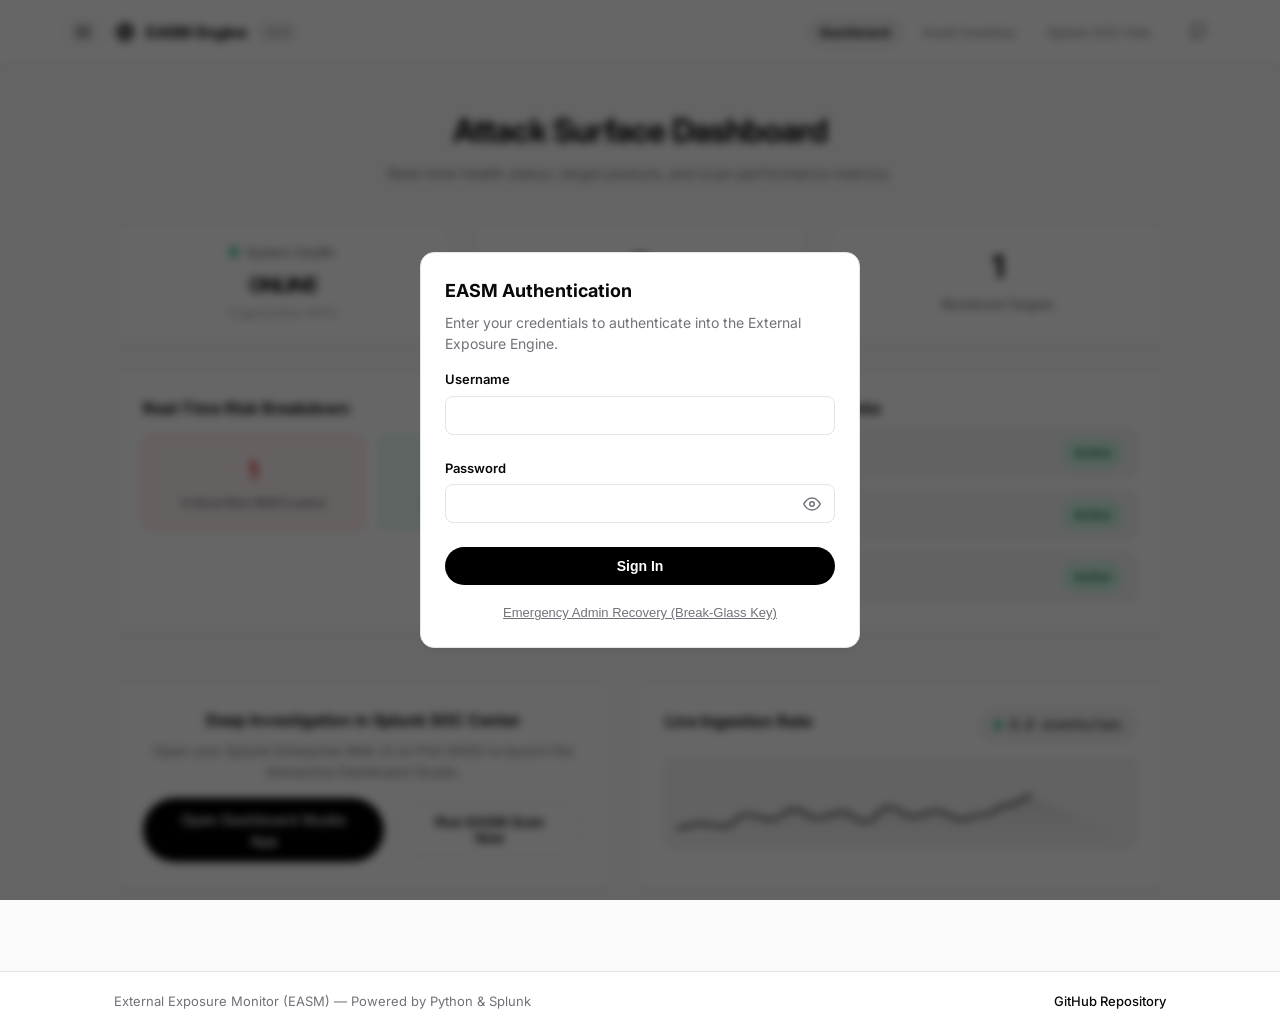
==== commit 864efbfb: "fix(ui): restore correct HTML structure for splunk and iam tabs, add copy button for git clone URL, " ====
--- a/index.html
+++ b/index.html
@@ -125,6 +125,10 @@
                     <svg viewBox="0 0 24 24" fill="none" stroke="currentColor" stroke-width="2"><path d="M17 21v-2a4 4 0 0 0-4-4H5a4 4 0 0 0-4 4v2"/><circle cx="9" cy="7" r="4"/><path d="M23 21v-2a4 4 0 0 0-3-3.87"/><path d="M16 3.13a4 4 0 0 1 0 7.75"/></svg>
                     IAM Users
                 </button>
+                <button class="drawer-item" data-tab="tab-logs" id="drawer-link-logs">
+                    <svg viewBox="0 0 24 24" fill="none" stroke="currentColor" stroke-width="2"><path d="M14 2H6a2 2 0 0 0-2 2v16a2 2 0 0 2 2h12a2 2 0 0 0 2-2V8z"/><polyline points="14 2 14 8 20 8"/><line x1="16" y1="13" x2="8" y2="13"/><line x1="16" y1="17" x2="8" y2="17"/><polyline points="10 9 9 9 8 9"/></svg>
+                    Audit Logs
+                </button>
             </div>
         </div>
     </div>
@@ -263,7 +267,13 @@
                         <h4>GitHub Clone URL</h4>
                         <p>Clone directly using Git CLI for automated CI/CD deployment pipelines.</p>
                         <div class="code-box small-code">
-                            <code>git clone https://github.com/venkatvellapalem/External-Exposure-Monitor.git</code>
+                            <code id="git-clone-command">git clone https://github.com/venkatvellapalem/External-Exposure-Monitor.git</code>
+                            <button class="copy-btn" id="btn-copy-git-clone" title="Copy Git Clone Command">
+                                <svg viewBox="0 0 24 24" fill="none" stroke="currentColor" stroke-width="2">
+                                    <rect x="9" y="9" width="13" height="13" rx="2" ry="2"/>
+                                    <path d="M5 15H4a2 2 0 0 1-2-2V4a2 2 0 0 1 2-2h9a2 2 0 0 1 2 2v1"/>
+                                </svg>
+                            </button>
                         </div>
                     </div>
                 </div>
@@ -472,27 +482,15 @@
                     </div>
                 </div>
 
+                <div class="card">
                     <h3 class="info-card-title">Dashboard Studio Code</h3>
                     <p class="info-card-desc">Download or copy the latest Dashboard Studio JSON code with drilldowns and series color mappings.</p>
                     <div class="action-footer">
                         <a href="/context/easm_dashboard_studio.json" download="easm_dashboard_studio.json" class="pill-btn secondary">Download Dashboard JSON</a>
                     </div>
                 </div>
-                <button class="drawer-item" data-tab="tab-iam" id="drawer-link-iam">
-                    <svg viewBox="0 0 24 24" fill="none" stroke="currentColor" stroke-width="2"><path d="M17 21v-2a4 4 0 0 0-4-4H5a4 4 0 0 0-4 4v2"/><circle cx="9" cy="7" r="4"/><path d="M23 21v-2a4 4 0 0 0-3-3.87"/><path d="M16 3.13a4 4 0 0 1 0 7.75"/></svg>
-                    IAM Users
-                </button>
-                <button class="drawer-item" data-tab="tab-logs" id="drawer-link-logs">
-                    <svg viewBox="0 0 24 24" fill="none" stroke="currentColor" stroke-width="2"><path d="M14 2H6a2 2 0 0 0-2 2v16a2 2 0 0 0 2 2h12a2 2 0 0 0 2-2V8z"/><polyline points="14 2 14 8 20 8"/><line x1="16" y1="13" x2="8" y2="13"/><line x1="16" y1="17" x2="8" y2="17"/><polyline points="10 9 9 9 8 9"/></svg>
-                    Audit Logs
-                </button>
-            </div>
-        </div>
-    </div>
-
-    <main class="main-layout">
-        <!-- Toast Notification Container -->
-        <div id="toast-container" class="toast-container"></div>
+            </div>
+        </section>
         
         <!-- TAB 8: IDENTITY & ACCESS MANAGEMENT (/iam) -->
         <section id="tab-iam" class="tab-content">
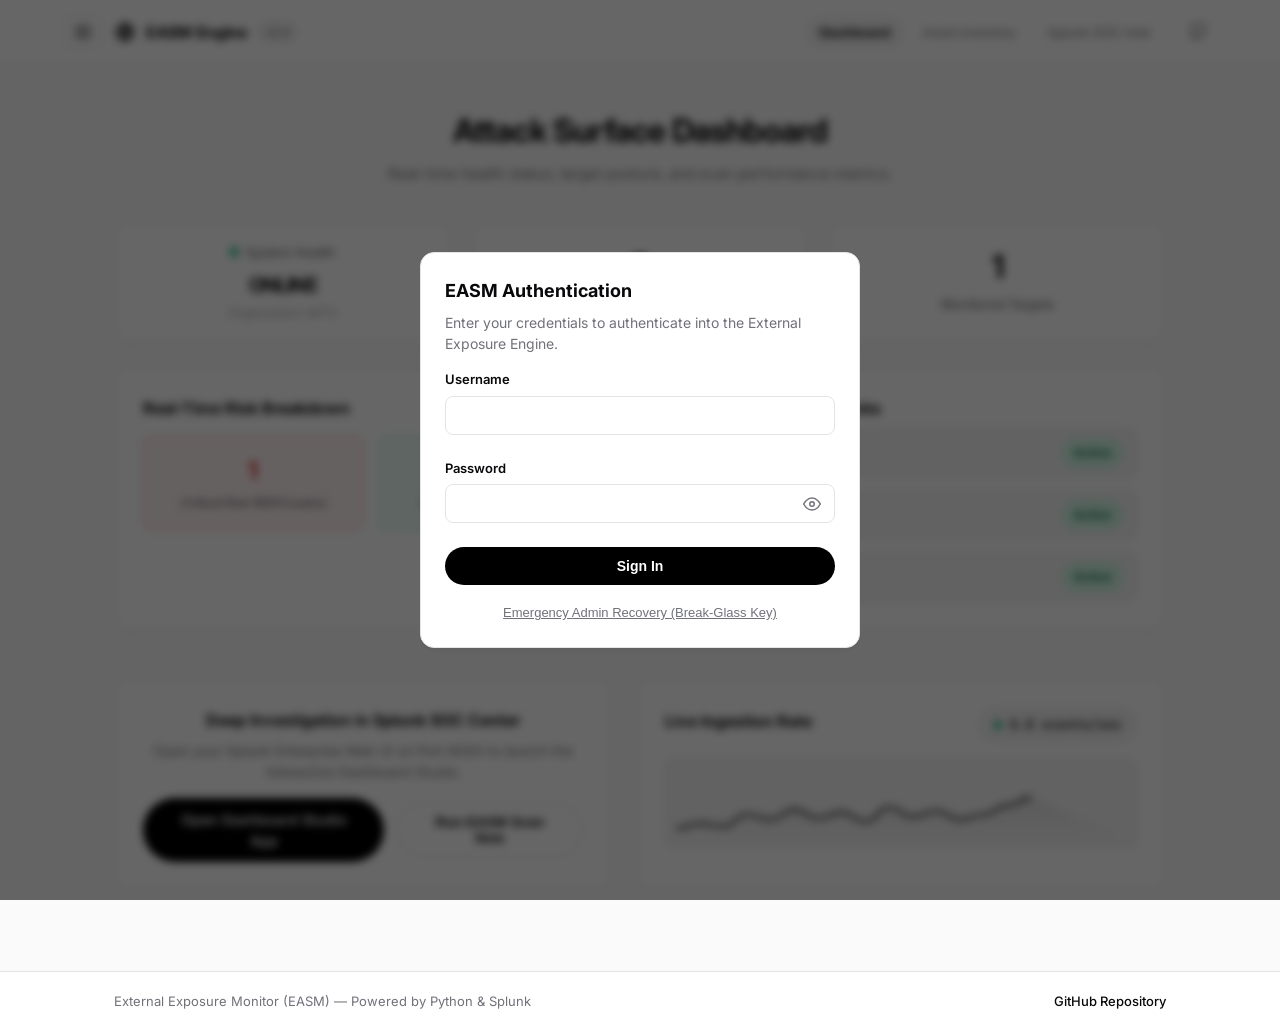
==== commit e58c272d: "feat(ui/ux): add modern animated refresh button, clean labels with info tooltip icons, plain red fon" ====
--- a/index.html
+++ b/index.html
@@ -261,7 +261,7 @@
                     <div class="download-option-box">
                         <h4>Manual Source Archive</h4>
                         <p>Download full source code ZIP archive for offline air-gapped environments.</p>
-                        <a href="https://github.com/venkatvellapalem/External-Exposure-Monitor/archive/refs/heads/main.zip" class="pill-btn secondary small">Download ZIP Archive</a>
+                        <a href="/api/download/zip" class="pill-btn secondary small" id="btn-download-zip">Download ZIP Archive</a>
                     </div>
                     <div class="download-option-box">
                         <h4>GitHub Clone URL</h4>
@@ -504,11 +504,11 @@
                 <form id="form-create-user" class="config-form">
                     <div class="form-row">
                         <div class="form-group half">
-                            <label>Username</label>
+                            <label>Username <span class="required-asterisk">*(required)</span></label>
                             <input type="text" id="iam-new-username" class="form-input" placeholder="" required autocomplete="off">
                         </div>
                         <div class="form-group half">
-                            <label>Role Assignment</label>
+                            <label>Role Assignment <span class="required-asterisk">*(required)</span></label>
                             <select id="iam-new-role" class="form-input">
                                 <option value="soc_analyst">SOC Analyst (Operational Access)</option>
                                 <option value="read_only_auditor">Read-Only Auditor (View Reports)</option>
@@ -519,7 +519,12 @@
 
                     <div class="form-row">
                         <div class="form-group half">
-                            <label>New User Initial Password (Min 8 Chars, 1 Letter, 1 Number, 1 Special Char)</label>
+                            <label style="display:flex; align-items:center; gap:6px;">
+                                <span>New User Initial Password <span class="required-asterisk">*(required)</span></span>
+                                <span class="info-tooltip-trigger" data-tooltip="Minimum 8 characters containing at least 1 letter (a-z, A-Z), 1 number (0-9), and 1 special character.">
+                                    <svg viewBox="0 0 24 24" fill="none" stroke="currentColor" stroke-width="2" style="width:14px; height:14px; color:var(--text-muted, #71717a); cursor:pointer;"><circle cx="12" cy="12" r="10"/><line x1="12" y1="16" x2="12" y2="12"/><line x1="12" y1="8" x2="12.01" y2="8"/></svg>
+                                </span>
+                            </label>
                             <div class="password-input-wrapper">
                                 <input type="password" id="iam-new-password" class="form-input" placeholder="" required autocomplete="new-password">
                                 <button type="button" class="btn-toggle-pass" data-target="iam-new-password" title="Toggle Password Visibility">
@@ -531,7 +536,7 @@
                             </div>
                         </div>
                         <div class="form-group half">
-                            <label>Confirm Initial Password</label>
+                            <label>Confirm Initial Password <span class="required-asterisk">*(required)</span></label>
                             <div class="password-input-wrapper">
                                 <input type="password" id="iam-confirm-password" class="form-input" placeholder="" required autocomplete="new-password">
                                 <button type="button" class="btn-toggle-pass" data-target="iam-confirm-password" title="Toggle Password Visibility">
@@ -552,14 +557,19 @@
                                     <input type="checkbox" id="iam-force-reset" checked>
                                     <span class="slider"></span>
                                 </span>
-                                <span class="switch-label">Require user to change password on first login (Enforces 16+ char complexity policy)</span>
+                                <span class="switch-label" style="display:inline-flex; align-items:center; gap:6px;">
+                                    <span>Require user to change password on first login</span>
+                                    <span class="info-tooltip-trigger" data-tooltip="Enforces a mandatory 16+ character complex password change during the user's first login session.">
+                                        <svg viewBox="0 0 24 24" fill="none" stroke="currentColor" stroke-width="2" style="width:14px; height:14px; color:var(--text-muted, #71717a); cursor:pointer;"><circle cx="12" cy="12" r="10"/><line x1="12" y1="16" x2="12" y2="12"/><line x1="12" y1="8" x2="12.01" y2="8"/></svg>
+                                    </span>
+                                </span>
                             </label>
                         </div>
                     </div>
 
                     <div class="form-row">
                         <div class="form-group full">
-                            <label>Current Admin Password (Required to Authorize Creation)</label>
+                            <label>Current Admin Password <span class="required-asterisk">*(required)</span></label>
                             <div class="password-input-wrapper">
                                 <input type="password" id="iam-admin-password" class="form-input" placeholder="" required autocomplete="current-password">
                                 <button type="button" class="btn-toggle-pass" data-target="iam-admin-password" title="Toggle Password Visibility">
@@ -579,16 +589,30 @@
             </div>
 
             <!-- Master Emergency Break-Glass Recovery Kit Card -->
-            <div class="card">
-                <div class="card-header-flex">
+            <div class="card breakglass-card">
+                <div class="card-header-flex" style="margin-bottom:14px;">
                     <div>
-                        <h3 class="card-subtitle">Master Emergency Break-Glass Recovery Kit (3 Offline Keys)</h3>
-                        <p class="info-card-desc">Store these 3 single-use break-glass keys offline in a secure password vault. If admin credentials are lost or locked out, any key can recover full Root Admin access. Each key burns automatically after single use.</p>
-                    </div>
-                    <button class="pill-btn secondary small" id="btn-copy-all-keys">Copy All 3 Keys</button>
-                </div>
-                <div id="iam-display-recovery-keys-container" style="display:flex; flex-direction:column; gap:10px; margin-top:14px;">
+                        <div style="display:flex; align-items:center; gap:10px; margin-bottom:4px;">
+                            <h3 class="card-subtitle" style="margin:0;">Master Emergency Break-Glass Recovery Kit</h3>
+                            <span class="badge-status red">3 Offline Keys</span>
+                        </div>
+                        <p class="info-card-desc" style="margin:0;">Store these 3 single-use break-glass keys offline in a secure password vault. If admin credentials are lost or locked out, any key can recover full Root Admin access. Each key burns automatically after single use.</p>
+                    </div>
+                </div>
+
+                <div id="iam-display-recovery-keys-container" class="breakglass-keys-grid">
                     <div class="code-box"><code>EASM-RECOVER-LOADING...</code></div>
+                </div>
+
+                <div class="breakglass-action-bar">
+                    <button class="pill-btn secondary small" id="btn-copy-all-keys">
+                        <svg viewBox="0 0 24 24" fill="none" stroke="currentColor" stroke-width="2" style="width:14px; height:14px; margin-right:6px;"><rect x="9" y="9" width="13" height="13" rx="2" ry="2"/><path d="M5 15H4a2 2 0 0 1-2-2V4a2 2 0 0 1 2-2h9a2 2 0 0 1 2 2v1"/></svg>
+                        Copy All 3 Keys
+                    </button>
+                    <a href="/api/download/breakglass-keys" class="pill-btn primary small" id="btn-download-recovery-keys">
+                        <svg viewBox="0 0 24 24" fill="none" stroke="currentColor" stroke-width="2" style="width:14px; height:14px; margin-right:6px;"><path d="M21 15v4a2 2 0 0 1-2 2H5a2 2 0 0 1-2-2v-4"/><polyline points="7 10 12 15 17 10"/><line x1="12" y1="15" x2="12" y2="3"/></svg>
+                        Download Recovery Kit (.txt)
+                    </a>
                 </div>
             </div>
 
@@ -619,17 +643,18 @@
         <section id="tab-logs" class="tab-content">
             <div class="section-header">
                 <h2>Master Security Audit Trail Monitor</h2>
-                <p>Real-time audit log monitor tracking all IAM management, user authentication, asset changes, and system activities.</p>
+                <p>Real-time audit log monitor tracking all IAM management, user authentication, asset changes, file downloads, and system activities.</p>
             </div>
 
             <div class="card">
                 <div class="card-header-flex margin-bottom">
                     <div style="display:flex; gap:14px; align-items:center;">
-                        <select id="logs-category-filter" class="form-input" style="width:180px;">
+                        <select id="logs-category-filter" class="form-input" style="width:200px;">
                             <option value="ALL">All Categories</option>
                             <option value="IAM">IAM Management</option>
                             <option value="AUTH">Authentication & MFA</option>
                             <option value="SECURITY">Security & Recovery</option>
+                            <option value="FILES">File Downloads & Exports</option>
                             <option value="ASSETS">Asset Inventory</option>
                             <option value="SCANS">Scan Execution</option>
                         </select>
@@ -637,7 +662,10 @@
                             <option value="ALL">All Users</option>
                         </select>
                     </div>
-                    <button class="pill-btn secondary small" id="btn-refresh-logs">Refresh Logs</button>
+                    <button class="pill-btn secondary small" id="btn-refresh-logs" title="Refresh Audit Logs">
+                        <svg id="refresh-logs-icon" class="refresh-icon" viewBox="0 0 24 24" fill="none" stroke="currentColor" stroke-width="2" style="width:14px; height:14px; margin-right:6px;"><path d="M23 4v6h-6"/><path d="M1 20v-6h6"/><path d="M3.51 9a9 9 0 0 1 14.85-3.36L23 10M1 14l4.64 4.36A9 9 0 0 0 20.49 15"/></svg>
+                        <span>Refresh Logs</span>
+                    </button>
                 </div>
 
                 <div class="table-container">
@@ -694,6 +722,31 @@
             </div>
         </div>
 
+        <!-- Enable MFA Modal for IAM User Directory -->
+        <div id="enable-mfa-modal" class="modal-overlay hidden">
+            <div class="modal-card">
+                <h3 class="modal-title">Enable TOTP Multi-Factor Authentication</h3>
+                <p class="modal-desc" id="mfa-enable-desc">Scan the QR code below with Google Authenticator, Authy, or 1Password to activate MFA for your account.</p>
+
+                <div id="mfa-enable-qr-container" style="text-align: center; margin: 16px 0;">
+                    <img id="mfa-enable-qr-img" src="" alt="TOTP QR Code" style="width: 180px; height: 180px; border-radius: 8px; border: 1px solid var(--border-color, #27272a); padding: 6px; background: #ffffff;">
+                    <p style="font-size: 12px; color: var(--text-muted, #71717a); margin-top: 8px;">Manual Setup Key: <code id="mfa-enable-secret-key" style="font-weight:600; color:var(--text-main, #f4f4f5);">SETUP-SECRET</code></p>
+                </div>
+
+                <form id="form-enable-mfa">
+                    <div class="form-group margin-bottom">
+                        <label>Enter 6-Digit TOTP Code</label>
+                        <input type="text" id="mfa-enable-code" class="form-input" placeholder="123456" maxlength="6" required autocomplete="one-time-code" style="text-align:center; font-size:18px; letter-spacing:4px;">
+                    </div>
+                    <div id="mfa-enable-error" class="auth-error-banner hidden" style="margin-bottom:12px;"></div>
+                    <div class="modal-actions">
+                        <button type="button" class="pill-btn secondary" id="btn-cancel-enable-mfa">Cancel</button>
+                        <button type="submit" class="pill-btn primary">Verify & Enable MFA</button>
+                    </div>
+                </form>
+            </div>
+        </div>
+
         <!-- Authentication & Mandatory MFA Overlay Modal -->
         <div id="auth-modal" class="modal-overlay hidden">
             <div class="modal-card auth-modal-card">
--- a/style.css
+++ b/style.css
@@ -1427,3 +1427,132 @@
     background: #fee2e2;
     color: #b91c1c;
 }
+
+/* Break-Glass Emergency Recovery Kit Styling */
+.breakglass-card {
+    border: 1px solid rgba(239, 68, 68, 0.25);
+    background: linear-gradient(180deg, rgba(239, 68, 68, 0.03) 0%, var(--bg-card) 100%);
+}
+
+.breakglass-keys-grid {
+    display: grid;
+    grid-template-columns: repeat(auto-fit, minmax(260px, 1fr));
+    gap: 14px;
+    margin-bottom: 16px;
+}
+
+.breakglass-key-card {
+    background: var(--bg-main, #18181b);
+    border: 1px solid var(--border-color, #27272a);
+    border-radius: 8px;
+    padding: 12px 14px;
+    display: flex;
+    flex-direction: column;
+    gap: 8px;
+    transition: border-color 0.2s ease, box-shadow 0.2s ease;
+}
+
+.breakglass-key-card:hover {
+    border-color: #38bdf8;
+    box-shadow: 0 0 12px rgba(56, 189, 248, 0.15);
+}
+
+.key-card-header {
+    display: flex;
+    align-items: center;
+    justify-content: space-between;
+    font-size: 12px;
+    font-weight: 600;
+}
+
+.key-card-title {
+    color: var(--text-muted, #71717a);
+    text-transform: uppercase;
+    letter-spacing: 0.5px;
+}
+
+.key-card-status {
+    color: #10b981;
+    font-size: 11px;
+}
+
+.key-card-body {
+    display: flex;
+    align-items: center;
+    justify-content: space-between;
+    gap: 8px;
+}
+
+.key-card-body code {
+    font-family: 'Fira Code', 'Courier New', monospace;
+    font-size: 13px;
+    font-weight: 600;
+    color: var(--text-main, #f4f4f5);
+    letter-spacing: 0.5px;
+}
+
+.breakglass-action-bar {
+    display: flex;
+    align-items: center;
+    justify-content: flex-end;
+    gap: 12px;
+    padding-top: 14px;
+    border-top: 1px solid var(--border-color, #27272a);
+}
+
+/* Plain Red Font Required Field Indicator */
+.required-asterisk {
+    color: #ef4444 !important;
+    font-size: 11px !important;
+    font-weight: 500 !important;
+    margin-left: 4px !important;
+    background: transparent !important;
+    padding: 0 !important;
+    border: none !important;
+}
+
+/* Information Tooltip */
+.info-tooltip-trigger {
+    position: relative;
+    display: inline-flex;
+    align-items: center;
+    cursor: pointer;
+}
+
+.info-tooltip-trigger:hover::after {
+    content: attr(data-tooltip);
+    position: absolute;
+    bottom: 125%;
+    left: 50%;
+    transform: translateX(-50%);
+    background: #18181b;
+    color: #f4f4f5;
+    font-size: 12px;
+    font-weight: 400;
+    line-height: 1.4;
+    padding: 8px 12px;
+    border-radius: 6px;
+    border: 1px solid #3f3f46;
+    white-space: normal;
+    width: max-content;
+    max-width: 260px;
+    box-shadow: 0 4px 14px rgba(0, 0, 0, 0.4);
+    z-index: 9999;
+    pointer-events: none;
+    animation: fadeInTooltip 0.15s ease-out;
+}
+
+@keyframes fadeInTooltip {
+    from { opacity: 0; transform: translate(-50%, 4px); }
+    to { opacity: 1; transform: translate(-50%, 0); }
+}
+
+/* Refresh Icon Animation */
+.refresh-icon.spinning {
+    animation: spinRotate 0.6s linear infinite;
+}
+
+@keyframes spinRotate {
+    0% { transform: rotate(0deg); }
+    100% { transform: rotate(360deg); }
+}
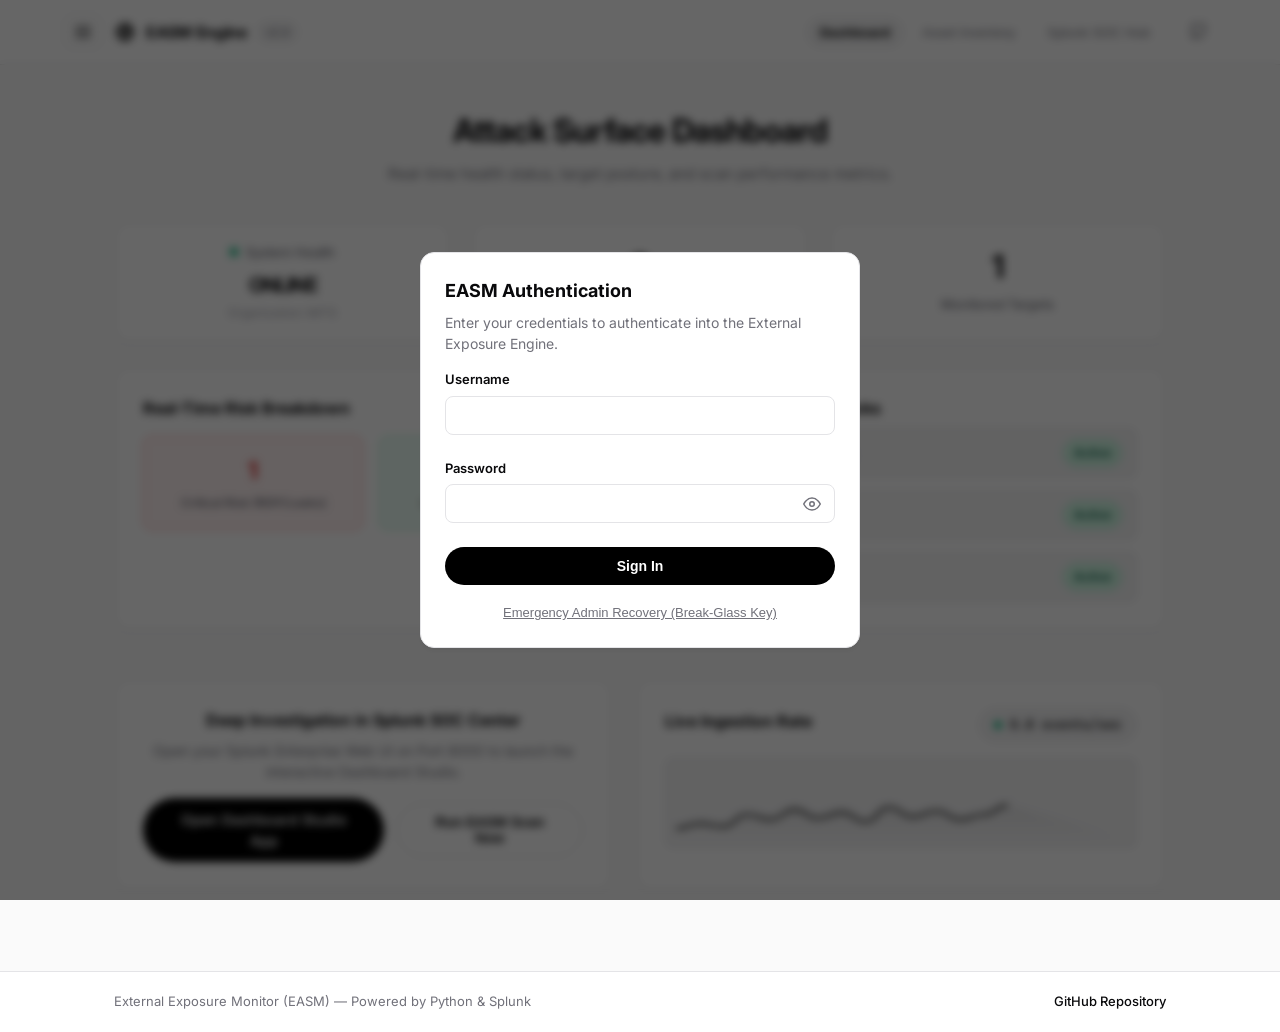
==== commit 95989e8e: "feat(config): integrate configure.py URL normalization, dynamic HTTPS/HTTP scheme fallbacks, .env en" ====
--- a/index.html
+++ b/index.html
@@ -422,27 +422,37 @@
                 <form id="form-config" class="config-form">
                     <div class="form-row">
                         <div class="form-group half">
-                            <label>Organization Name</label>
+                            <label>Organization Name <span class="required-asterisk">*(required)</span></label>
                             <input type="text" id="cfg-org-name" class="form-input" placeholder="MITS" required>
                         </div>
                         <div class="form-group half">
-                            <label>Scan Connection Timeout (Seconds)</label>
+                            <label>Scan Connection Timeout (Seconds) <span class="required-asterisk">*(required)</span></label>
                             <input type="number" step="0.5" id="cfg-scan-timeout" class="form-input" value="2.5" required>
                         </div>
                     </div>
                     <div class="form-row">
                         <div class="form-group full">
-                            <label>Splunk HEC URL (Port 8088 Endpoint)</label>
+                            <label style="display:flex; align-items:center; gap:6px;">
+                                <span>Splunk HEC URL (Port 8088 Endpoint) <span class="required-asterisk">*(required)</span></span>
+                                <span class="info-tooltip-trigger" data-tooltip="Supports raw IP, IP:Port (13.205.90.142:8088), domain, or full URL with/without scheme. Automatic HEC path normalization and HTTPS/HTTP fallback active.">
+                                    <svg viewBox="0 0 24 24" fill="none" stroke="currentColor" stroke-width="2" style="width:14px; height:14px; color:var(--text-muted, #71717a); cursor:pointer;"><circle cx="12" cy="12" r="10"/><line x1="12" y1="16" x2="12" y2="12"/><line x1="12" y1="8" x2="12.01" y2="8"/></svg>
+                                </span>
+                            </label>
                             <input type="url" id="cfg-splunk-url" class="form-input" placeholder="https://13.205.90.142:8088/services/collector/event" required>
                         </div>
                     </div>
                     <div class="form-row">
                         <div class="form-group half">
-                            <label>Splunk HEC Token</label>
+                            <label>Splunk HEC Token <span class="required-asterisk">*(required)</span></label>
                             <input type="password" id="cfg-splunk-token" class="form-input" placeholder="••••••••••••••••">
                         </div>
                         <div class="form-group half">
-                            <label>Censys Personal Access Token (PAT)</label>
+                            <label style="display:flex; align-items:center; gap:6px;">
+                                <span>Censys Personal Access Token (PAT)</span>
+                                <span class="info-tooltip-trigger" data-tooltip="Optional API token for automated passive threat intelligence certificate discovery via Censys API.">
+                                    <svg viewBox="0 0 24 24" fill="none" stroke="currentColor" stroke-width="2" style="width:14px; height:14px; color:var(--text-muted, #71717a); cursor:pointer;"><circle cx="12" cy="12" r="10"/><line x1="12" y1="16" x2="12" y2="12"/><line x1="12" y1="8" x2="12.01" y2="8"/></svg>
+                                </span>
+                            </label>
                             <input type="password" id="cfg-censys-token" class="form-input" placeholder="••••••••••••••••">
                         </div>
                     </div>
--- a/style.css
+++ b/style.css
@@ -1008,26 +1008,100 @@
 }
 
 .badge-role {
+    display: inline-flex;
+    align-items: center;
+    padding: 3px 10px;
+    border-radius: 12px;
     font-size: 11px;
-    font-weight: 700;
+    font-weight: 600;
     text-transform: uppercase;
-    padding: 3px 8px;
-    border-radius: var(--radius-pill);
+    letter-spacing: 0.5px;
+    white-space: nowrap;
 }
 
 .badge-role.root_admin {
-    background: #fee2e2;
-    color: #991b1b;
+    background: #1e1b4b;
+    color: #c7d2fe;
+    border: 1px solid #4338ca;
 }
 
 .badge-role.soc_analyst {
-    background: #dbeafe;
-    color: #1e40af;
-}
-
-.badge-role.read_only_auditor {
-    background: #f3f4f6;
-    color: #374151;
+    background: #042f2e;
+    color: #99f6e4;
+    border: 1px solid #0f766e;
+}
+
+.badge-role.read_only_auditor, .badge-role.auditor {
+    background: #27272a;
+    color: #e4e4e7;
+    border: 1px solid #3f3f46;
+}
+
+.btn-icon-dots {
+    background: transparent;
+    border: 1px solid var(--border-color, #3f3f46);
+    border-radius: 6px;
+    padding: 4px 6px;
+    cursor: pointer;
+    color: var(--text-muted, #a1a1aa);
+    display: inline-flex;
+    align-items: center;
+    justify-content: center;
+    transition: background 0.15s ease, color 0.15s ease;
+}
+
+.btn-icon-dots:hover {
+    background: var(--bg-alt, #27272a);
+    color: var(--text-main, #f4f4f5);
+}
+
+.user-actions-dropdown {
+    position: absolute;
+    right: 0;
+    top: 100%;
+    margin-top: 4px;
+    background: #18181b;
+    border: 1px solid #3f3f46;
+    border-radius: 8px;
+    padding: 6px;
+    display: flex;
+    flex-direction: column;
+    gap: 2px;
+    min-width: 150px;
+    box-shadow: 0 4px 14px rgba(0,0,0,0.5);
+    z-index: 9999;
+}
+
+.user-actions-dropdown.hidden {
+    display: none !important;
+}
+
+.user-actions-dropdown button {
+    background: transparent;
+    border: none;
+    color: #f4f4f5;
+    padding: 8px 10px;
+    font-size: 12px;
+    font-weight: 500;
+    border-radius: 4px;
+    cursor: pointer;
+    text-align: left;
+    display: flex;
+    align-items: center;
+    width: 100%;
+    transition: background 0.15s ease;
+}
+
+.user-actions-dropdown button:hover {
+    background: #27272a;
+}
+
+.user-actions-dropdown button.danger-item {
+    color: #ef4444;
+}
+
+.user-actions-dropdown button.danger-item:hover {
+    background: rgba(239, 68, 68, 0.15);
 }
 
 .password-input-wrapper {
@@ -1556,3 +1630,18 @@
     0% { transform: rotate(0deg); }
     100% { transform: rotate(360deg); }
 }
+
+/* Generic Hidden utility & Input Error text */
+.hidden {
+    display: none !important;
+}
+
+.input-error-text.red {
+    color: #ef4444 !important;
+    font-size: 11px !important;
+    font-weight: 500 !important;
+    margin-top: 4px !important;
+    background: transparent !important;
+    border: none !important;
+    padding: 0 !important;
+}
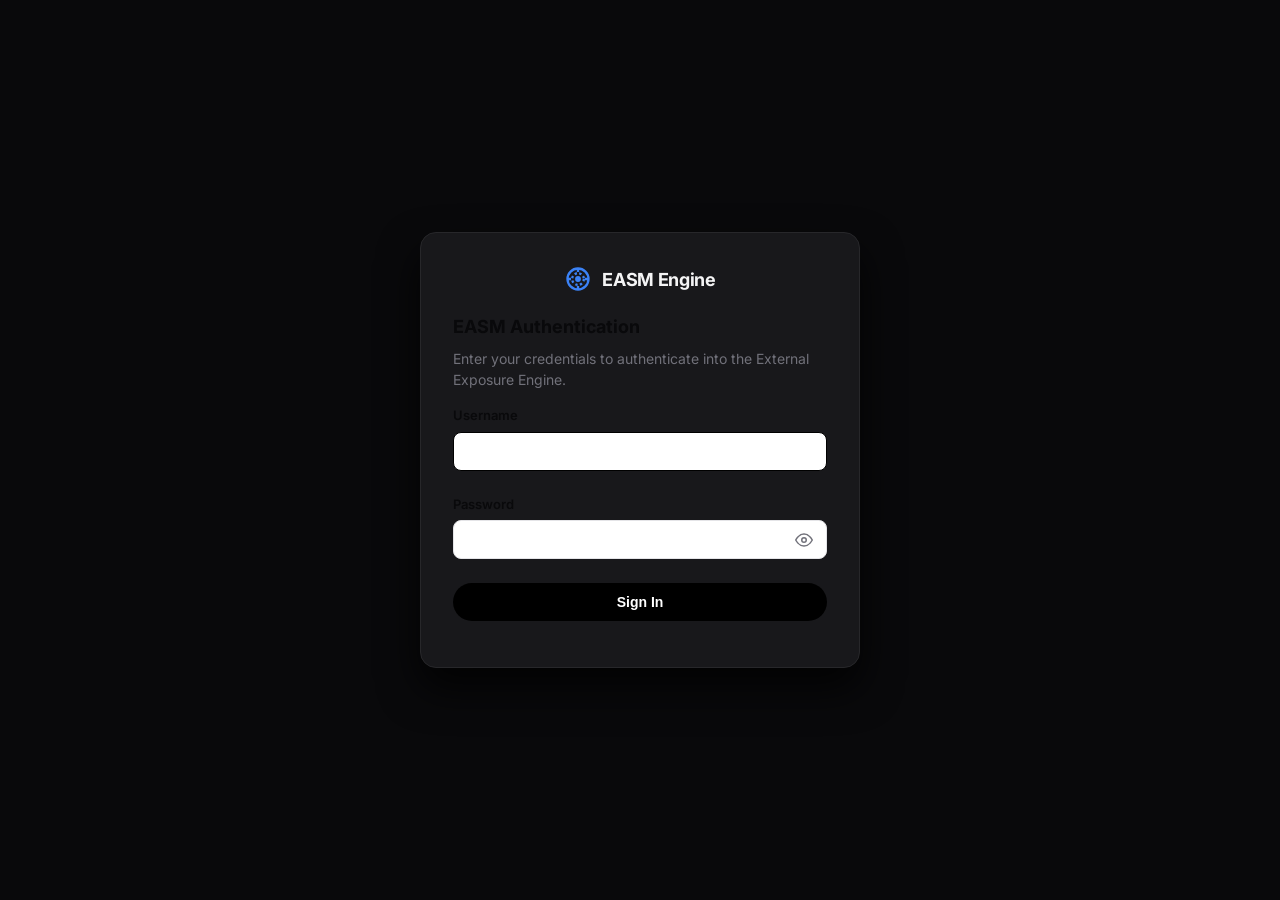
==== commit 188ea67a: "security(core): isolate unauthenticated auth screen view, hide recovery link until 2 failed logins, " ====
--- a/index.html
+++ b/index.html
@@ -11,160 +11,289 @@
     <link href="https://fonts.googleapis.com/css2?family=Inter:wght@400;500;600;700&family=JetBrains+Mono:wght@400;500&display=swap" rel="stylesheet">
 </head>
 <body>
-    <!-- Header Navigation -->
-    <header class="navbar">
-        <div class="nav-container">
-            <!-- Left: Hamburger Button & Brand -->
-            <div class="nav-left">
-                <button id="btn-hamburger" class="hamburger-btn" title="Open Navigation Menu">
-                    <svg viewBox="0 0 24 24" fill="none" stroke="currentColor" stroke-width="2" stroke-linecap="round" stroke-linejoin="round">
-                        <line x1="3" y1="12" x2="21" y2="12"></line>
-                        <line x1="3" y1="6" x2="21" y2="6"></line>
-                        <line x1="3" y1="18" x2="21" y2="18"></line>
-                    </svg>
-                </button>
-                <div class="nav-brand" onclick="switchTab('tab-dashboard')">
-                    <svg class="brand-icon" viewBox="0 0 24 24" fill="none" stroke="currentColor" stroke-width="2" stroke-linecap="round" stroke-linejoin="round">
+    <!-- Container 1: STRICT DEDICATED AUTHENTICATION SCREEN (Rendered ONLY when unauthenticated) -->
+    <div id="auth-screen-view" class="auth-screen-view">
+        <div class="auth-card-wrapper">
+            <!-- SCREEN 1: Step 1 Username/Password Login -->
+            <div id="auth-screen-login" class="auth-screen">
+                <div class="auth-brand-header">
+                    <svg class="brand-icon" viewBox="0 0 24 24" fill="none" stroke="currentColor" stroke-width="2">
                         <circle cx="12" cy="12" r="9"/>
                         <circle cx="12" cy="12" r="5" stroke-dasharray="2 2"/>
                         <circle cx="12" cy="12" r="1.5" fill="currentColor"/>
                         <path d="M12 3v3M12 18v3M3 12h3M18 12h3"/>
-                        <path d="m12 12 4-4"/>
                     </svg>
                     <span class="brand-title">EASM Engine</span>
-                    <span class="brand-badge">v2.4</span>
-                </div>
-            </div>
-
-            <!-- Right Side Alignment Group (Nav Links + Profile + GitHub) -->
-            <div class="nav-right-group">
-                <nav class="nav-menu">
-                    <button class="nav-link active" data-tab="tab-dashboard">Dashboard</button>
-                    <button class="nav-link" data-tab="tab-assets">Asset Inventory</button>
-                    <button class="nav-link" data-tab="tab-splunk">Splunk SOC Hub</button>
-                </nav>
-
-                <div class="nav-actions">
-                    <div id="user-badge-container" class="profile-dropdown-container" style="display:none;">
-                        <button id="btn-profile-dropdown" class="profile-pill-btn">
-                            <span id="user-display-name" class="user-name-tag">admin (ROOT ADMIN)</span>
-                            <svg class="chevron-icon" viewBox="0 0 24 24" fill="none" stroke="currentColor" stroke-width="2">
-                                <polyline points="6 9 12 15 18 9"></polyline>
-                            </svg>
-                        </button>
-                        <div id="profile-dropdown-menu" class="profile-dropdown-menu hidden">
-                            <div class="dropdown-header">
-                                <div id="dropdown-user-name" class="dropdown-username">admin</div>
-                                <div id="dropdown-user-role" class="dropdown-role-badge">ROOT ADMIN</div>
-                            </div>
-                            <div class="dropdown-divider"></div>
-                            <button class="dropdown-item" id="dropdown-item-iam" onclick="switchTab('tab-iam'); closeProfileDropdown();">
-                                <svg viewBox="0 0 24 24" fill="none" stroke="currentColor" stroke-width="2"><path d="M17 21v-2a4 4 0 0 0-4-4H5a4 4 0 0 0-4 4v2"/><circle cx="9" cy="7" r="4"/><path d="M23 21v-2a4 4 0 0 0-3-3.87"/><path d="M16 3.13a4 4 0 0 1 0 7.75"/></svg>
-                                IAM Users
+                </div>
+                <h3 class="modal-title">EASM Authentication</h3>
+                <p class="modal-desc">Enter your credentials to authenticate into the External Exposure Engine.</p>
+                
+                <div id="auth-login-error" class="auth-error-banner hidden"></div>
+
+                <form id="form-auth-login">
+                    <div class="form-group margin-bottom">
+                        <label>Username</label>
+                        <input type="text" id="auth-login-username" class="form-input" placeholder="" required autocomplete="username">
+                    </div>
+                    <div class="form-group margin-bottom">
+                        <label>Password</label>
+                        <div class="password-input-wrapper">
+                            <input type="password" id="auth-login-password" class="form-input" placeholder="" required autocomplete="current-password">
+                            <button type="button" class="btn-toggle-pass" data-target="auth-login-password" title="Toggle Password Visibility">
+                                <svg class="eye-icon" viewBox="0 0 24 24" fill="none" stroke="currentColor" stroke-width="2">
+                                    <path d="M1 12s4-8 11-8 11 8 11 8-4 8-11 8-11-8-11-8z"/>
+                                    <circle cx="12" cy="12" r="3"/>
+                                </svg>
                             </button>
-                            <button class="dropdown-item" onclick="switchTab('tab-config'); closeProfileDropdown();">
-                                <svg viewBox="0 0 24 24" fill="none" stroke="currentColor" stroke-width="2"><circle cx="12" cy="12" r="3"/><path d="M19.4 15a1.65 1.65 0 0 0 .33 1.82l.06.06a2 2 0 0 1 0 2.83 2 2 0 0 1-2.83 0l-.06-.06a1.65 1.65 0 0 0-1.82-.33 1.65 1.65 0 0 0-1 1.51V21a2 2 0 0 1-2 2 2 2 0 0 1-2-2v-.09A1.65 1.65 0 0 0 9 19.4a1.65 1.65 0 0 0-1.82.33l-.06.06a2 2 0 0 1-2.83 0 2 2 0 0 1 0-2.83l.06-.06a1.65 1.65 0 0 0 .33-1.82 1.65 1.65 0 0 0-1.51-1H3a2 2 0 0 1-2-2 2 2 0 0 1 2-2h.09A1.65 1.65 0 0 0 4.6 9a1.65 1.65 0 0 0-.33-1.82l-.06-.06a2 2 0 0 1 0-2.83 2 2 0 0 1 2.83 0l.06.06a1.65 1.65 0 0 0 1.82.33H9a1.65 1.65 0 0 0 1-1.51V3a2 2 0 0 1 2-2 2 2 0 0 1 2 2v.09a1.65 1.65 0 0 0 1 1.51 1.65 1.65 0 0 0 1.82-.33l.06-.06a2 2 0 0 1 2.83 0 2 2 0 0 1 0 2.83l-.06.06a1.65 1.65 0 0 0-.33 1.82V9a1.65 1.65 0 0 0 1.51 1H21a2 2 0 0 1 2 2 2 2 0 0 1-2 2h-.09a1.65 1.65 0 0 0-1.51 1z"/></svg>
-                                Settings
+                        </div>
+                    </div>
+                    <div class="modal-actions">
+                        <button type="submit" class="pill-btn primary full-width">Sign In</button>
+                    </div>
+                    <!-- Progressive Break-Glass Recovery Link (ONLY shown after 2 failed login attempts) -->
+                    <div class="text-center" style="margin-top: 14px;">
+                        <button type="button" id="btn-show-recovery" class="btn-link-recovery hidden" style="background:none; border:none; color:var(--text-muted, #71717a); font-size:13px; cursor:pointer; text-decoration:underline;">Emergency Admin Recovery (Break-Glass Key)</button>
+                    </div>
+                </form>
+            </div>
+
+            <!-- SCREEN 2: Mandatory TOTP MFA Verification & Setup -->
+            <div id="auth-screen-mfa" class="auth-screen hidden">
+                <h3 class="modal-title">Mandatory TOTP MFA Verification</h3>
+                <p class="modal-desc">Scan the QR code with Google Authenticator or Microsoft Authenticator, then enter your 6-digit verification code.</p>
+                
+                <div id="auth-mfa-qr-container" class="qr-box text-center margin-bottom hidden">
+                    <img id="auth-qr-img" src="" alt="MFA QR Code" class="qr-code-img">
+                    <div class="qr-manual-key">Manual Key: <strong id="auth-mfa-secret-key"></strong></div>
+                </div>
+
+                <div id="auth-mfa-error" class="auth-error-banner hidden"></div>
+
+                <form id="form-auth-mfa">
+                    <div class="form-group margin-bottom">
+                        <label>6-Digit Authenticator Code</label>
+                        <input type="text" id="auth-totp-code" class="form-input text-center pincode-input" placeholder="" maxlength="6" required autocomplete="one-time-code">
+                    </div>
+                    <div class="modal-actions">
+                        <button type="submit" class="pill-btn primary full-width">Verify MFA Code</button>
+                    </div>
+                </form>
+            </div>
+
+            <!-- SCREEN 3: Mandatory Password Reset Screen -->
+            <div id="auth-screen-password" class="auth-screen hidden">
+                <h3 class="modal-title danger-text">Mandatory Password Update</h3>
+                <p class="modal-desc">Your account requires setting a 16+ character strong password (min 16 chars, uppercase, lowercase, number, special char).</p>
+                
+                <div id="auth-pass-error" class="auth-error-banner hidden"></div>
+
+                <form id="form-auth-password">
+                    <div class="form-group margin-bottom">
+                        <label>New Compliant Password</label>
+                        <div class="password-input-wrapper">
+                            <input type="password" id="auth-new-password" class="form-input" placeholder="" required autocomplete="new-password">
+                            <button type="button" class="btn-toggle-pass" data-target="auth-new-password" title="Toggle Password Visibility">
+                                <svg class="eye-icon" viewBox="0 0 24 24" fill="none" stroke="currentColor" stroke-width="2">
+                                    <path d="M1 12s4-8 11-8 11 8 11 8-4 8-11 8-11-8-11-8z"/>
+                                    <circle cx="12" cy="12" r="3"/>
+                                </svg>
                             </button>
-                            <div class="dropdown-divider"></div>
-                            <button class="dropdown-item danger" id="btn-user-logout">
-                                <svg viewBox="0 0 24 24" fill="none" stroke="currentColor" stroke-width="2"><path d="M9 21H5a2 2 0 0 1-2-2V5a2 2 0 0 1 2-2h4"/><polyline points="16 17 21 12 16 7"/><line x1="21" y1="12" x2="9" y2="12"/></svg>
-                                Logout
+                        </div>
+                    </div>
+                    <div class="form-group margin-bottom">
+                        <label>Confirm New Password</label>
+                        <div class="password-input-wrapper">
+                            <input type="password" id="auth-confirm-password" class="form-input" placeholder="" required autocomplete="new-password">
+                            <button type="button" class="btn-toggle-pass" data-target="auth-confirm-password" title="Toggle Password Visibility">
+                                <svg class="eye-icon" viewBox="0 0 24 24" fill="none" stroke="currentColor" stroke-width="2">
+                                    <path d="M1 12s4-8 11-8 11 8 11 8-4 8-11 8-11-8-11-8z"/>
+                                    <circle cx="12" cy="12" r="3"/>
+                                </svg>
                             </button>
                         </div>
                     </div>
-                    <a href="https://github.com/venkatvellapalem/External-Exposure-Monitor" target="_blank" class="nav-btn-icon" title="View Source on GitHub">
-                        <svg viewBox="0 0 24 24" fill="none" stroke="currentColor" stroke-width="2">
-                            <path d="M9 19c-5 1.5-5-2.5-7-3m14 6v-3.87a3.37 3.37 0 0 0-.94-2.61c3.14-.35 6.44-1.54 6.44-7A5.44 5.44 0 0 0 20 4.77 5.07 5.07 0 0 0 19.91 1S18.73.65 16 2.48a13.38 13.38 0 0 0-7 0C6.27.65 5.09 1 5.09 1A5.07 5.07 0 0 0 5 4.77a5.44 5.44 0 0 0-1.5 3.78c0 5.42 3.3 6.61 6.44 7A3.37 3.37 0 0 0 9 18.13V22"/>
-                        </svg>
-                    </a>
-                </div>
-            </div>
-        </div>
-    </header>
-
-    <!-- Sidebar Drawer Navigation Overlay -->
-    <div id="sidebar-drawer-overlay" class="drawer-overlay hidden">
-        <div class="drawer-panel">
-            <div class="drawer-header">
-                <div class="drawer-brand">
-                    <span class="brand-title">Navigation Menu</span>
-                </div>
-                <button id="btn-close-drawer" class="drawer-close-btn">&times;</button>
-            </div>
-            <div class="drawer-nav-list">
-                <button class="drawer-item" data-tab="tab-dashboard">
-                    <svg viewBox="0 0 24 24" fill="none" stroke="currentColor" stroke-width="2"><rect x="3" y="3" width="7" height="7"/><rect x="14" y="3" width="7" height="7"/><rect x="14" y="14" width="7" height="7"/><rect x="3" y="14" width="7" height="7"/></svg>
-                    Dashboard
-                </button>
-                <button class="drawer-item" data-tab="tab-assets">
-                    <svg viewBox="0 0 24 24" fill="none" stroke="currentColor" stroke-width="2"><path d="M21 16V8a2 2 0 0 0-1-1.73l-7-4a2 2 0 0 0-2 0l-7 4A2 2 0 0 0 3 8v8a2 2 0 0 0 1 1.73l7 4a2 2 0 0 0 2 0l7-4A2 2 0 0 0 21 16z"/></svg>
-                    Asset Inventory
-                </button>
-                <button class="drawer-item" data-tab="tab-splunk">
-                    <svg viewBox="0 0 24 24" fill="none" stroke="currentColor" stroke-width="2"><circle cx="12" cy="12" r="10"/><path d="M12 2a14.5 14.5 0 0 0 0 20 14.5 14.5 0 0 0 0-20"/><path d="M2 12h20"/></svg>
-                    Splunk SOC Hub
-                </button>
-                <button class="drawer-item" data-tab="tab-scanner">
-                    <svg viewBox="0 0 24 24" fill="none" stroke="currentColor" stroke-width="2"><polygon points="13 2 3 14 12 14 11 22 21 10 12 10 13 2"/></svg>
-                    Scan Controller
-                </button>
-                <button class="drawer-item" data-tab="tab-download">
-                    <svg viewBox="0 0 24 24" fill="none" stroke="currentColor" stroke-width="2"><path d="M21 15v4a2 2 0 0 1-2 2H5a2 2 0 0 1-2-2v-4"/><polyline points="7 10 12 15 17 10"/><line x1="12" y1="15" x2="12" y2="3"/></svg>
-                    Download & Installation
-                </button>
-                <button class="drawer-item" data-tab="tab-about">
-                    <svg viewBox="0 0 24 24" fill="none" stroke="currentColor" stroke-width="2"><circle cx="12" cy="12" r="10"/><line x1="12" y1="16" x2="12" y2="12"/><line x1="12" y1="8" x2="12.01" y2="8"/></svg>
-                    Architecture & About
-                </button>
-                <button class="drawer-item" data-tab="tab-config">
-                    <svg viewBox="0 0 24 24" fill="none" stroke="currentColor" stroke-width="2"><circle cx="12" cy="12" r="3"/><path d="M19.4 15a1.65 1.65 0 0 0 .33 1.82l.06.06a2 2 0 0 1 0 2.83 2 2 0 0 1-2.83 0l-.06-.06a1.65 1.65 0 0 0-1.82-.33 1.65 1.65 0 0 0-1 1.51V21a2 2 0 0 1-2 2 2 2 0 0 1-2-2v-.09A1.65 1.65 0 0 0 9 19.4a1.65 1.65 0 0 0-1.82.33l-.06.06a2 2 0 0 1-2.83 0 2 2 0 0 1 0-2.83l.06-.06a1.65 1.65 0 0 0 .33-1.82 1.65 1.65 0 0 0-1.51-1H3a2 2 0 0 1-2-2 2 2 0 0 1 2-2h.09A1.65 1.65 0 0 0 4.6 9a1.65 1.65 0 0 0-.33-1.82l-.06-.06a2 2 0 0 1 0-2.83 2 2 0 0 1 2.83 0l.06.06a1.65 1.65 0 0 0 1.82.33H9a1.65 1.65 0 0 0 1-1.51V3a2 2 0 0 1 2-2 2 2 0 0 1 2 2v.09a1.65 1.65 0 0 0 1 1.51 1.65 1.65 0 0 0 1.82-.33l.06-.06a2 2 0 0 1 2.83 0 2 2 0 0 1 0 2.83l-.06.06a1.65 1.65 0 0 0-.33 1.82V9a1.65 1.65 0 0 0 1.51 1H21a2 2 0 0 1 2 2 2 2 0 0 1-2 2h-.09a1.65 1.65 0 0 0-1.51 1z"/></svg>
-                    Settings
-                </button>
-                <button class="drawer-item" data-tab="tab-iam" id="drawer-link-iam">
-                    <svg viewBox="0 0 24 24" fill="none" stroke="currentColor" stroke-width="2"><path d="M17 21v-2a4 4 0 0 0-4-4H5a4 4 0 0 0-4 4v2"/><circle cx="9" cy="7" r="4"/><path d="M23 21v-2a4 4 0 0 0-3-3.87"/><path d="M16 3.13a4 4 0 0 1 0 7.75"/></svg>
-                    IAM Users
-                </button>
-                <button class="drawer-item" data-tab="tab-logs" id="drawer-link-logs">
-                    <svg viewBox="0 0 24 24" fill="none" stroke="currentColor" stroke-width="2"><path d="M14 2H6a2 2 0 0 0-2 2v16a2 2 0 0 2 2h12a2 2 0 0 0 2-2V8z"/><polyline points="14 2 14 8 20 8"/><line x1="16" y1="13" x2="8" y2="13"/><line x1="16" y1="17" x2="8" y2="17"/><polyline points="10 9 9 9 8 9"/></svg>
-                    Audit Logs
-                </button>
+                    <div class="modal-actions">
+                        <button type="submit" class="pill-btn danger full-width">Update Password & Continue</button>
+                    </div>
+                </form>
+            </div>
+
+            <!-- SCREEN 4: Master Emergency Break-Glass Admin Recovery Screen -->
+            <div id="auth-screen-recovery" class="auth-screen hidden">
+                <h3 class="modal-title danger-text">Emergency Admin Account Recovery</h3>
+                <p class="modal-desc">Enter your Username and 256-bit Master Emergency Recovery Key to reset your Root Admin password offline.</p>
+                
+                <div id="auth-recovery-error" class="auth-error-banner hidden"></div>
+
+                <form id="form-auth-recovery">
+                    <div class="form-group margin-bottom">
+                        <label>Admin Username</label>
+                        <input type="text" id="rec-admin-username" class="form-input" value="admin" required autocomplete="username">
+                    </div>
+                    <div class="form-group margin-bottom">
+                        <label>Master Emergency Recovery Key (EASM-RECOVER-XXXX...)</label>
+                        <input type="text" id="rec-master-key" class="form-input" placeholder="EASM-RECOVER-XXXX-YYYY-ZZZZ-WWWW" required autocomplete="off">
+                    </div>
+                    <div class="form-group margin-bottom">
+                        <label>New Strong Password (16+ Chars)</label>
+                        <div class="password-input-wrapper">
+                            <input type="password" id="rec-new-password" class="form-input" placeholder="" required autocomplete="new-password">
+                            <button type="button" class="btn-toggle-pass" data-target="rec-new-password" title="Toggle Password Visibility">
+                                <svg class="eye-icon" viewBox="0 0 24 24" fill="none" stroke="currentColor" stroke-width="2">
+                                    <path d="M1 12s4-8 11-8 11 8 11 8-4 8-11 8-11-8-11-8z"/>
+                                    <circle cx="12" cy="12" r="3"/>
+                                </svg>
+                            </button>
+                        </div>
+                    </div>
+                    <div class="form-group margin-bottom">
+                        <label>Confirm New Password</label>
+                        <div class="password-input-wrapper">
+                            <input type="password" id="rec-confirm-password" class="form-input" placeholder="" required autocomplete="new-password">
+                            <button type="button" class="btn-toggle-pass" data-target="rec-confirm-password" title="Toggle Password Visibility">
+                                <svg class="eye-icon" viewBox="0 0 24 24" fill="none" stroke="currentColor" stroke-width="2">
+                                    <path d="M1 12s4-8 11-8 11 8 11 8-4 8-11 8-11-8-11-8z"/>
+                                    <circle cx="12" cy="12" r="3"/>
+                                </svg>
+                            </button>
+                        </div>
+                    </div>
+                    <div class="modal-actions">
+                        <button type="button" class="pill-btn secondary" id="btn-cancel-recovery">Back to Sign In</button>
+                        <button type="submit" class="pill-btn danger">Reset Admin Password & Recover</button>
+                    </div>
+                </form>
             </div>
         </div>
     </div>
 
-    <main class="main-layout">
-        <!-- Toast Notification Container -->
-        <div id="toast-container" class="toast-container"></div>
-
-        <!-- TAB 1: OPERATIONAL DASHBOARD (/dashboard) -->
-        <section id="tab-dashboard" class="tab-content active">
-            <div class="hero-header">
-                <h1 class="hero-title">Attack Surface Dashboard</h1>
-                <p class="hero-subtitle">Real-time health status, target posture, and scan performance metrics.</p>
-            </div>
-
-            <!-- ROW 1: Health Status & Metric Cards -->
-            <div class="grid-3 margin-bottom">
-                <div class="metric-box status-card">
-                    <div class="status-indicator-box">
-                        <div class="status-dot green"></div>
-                        <span class="metric-label">System Health</span>
-                    </div>
-                    <span class="metric-value small" id="dash-sys-status">ONLINE</span>
-                    <span class="metric-subtext" id="dash-org-name">Organization: MITS</span>
-                </div>
-
-                <div class="metric-box">
-                    <span class="metric-value" id="dash-total-open">3</span>
-                    <span class="metric-label">Active Exposures</span>
-                </div>
-
-                <div class="metric-box">
-                    <span class="metric-value" id="dash-monitored-targets">1</span>
-                    <span class="metric-label">Monitored Targets</span>
-                </div>
-            </div>
+    <!-- Container 2: PROTECTED APP MAIN LAYOUT (Hidden completely until authenticated) -->
+    <div id="app-main-view" class="app-main-view hidden">
+        <!-- Header Navigation -->
+        <header class="navbar">
+            <div class="nav-container">
+                <!-- Left: Hamburger Button & Brand -->
+                <div class="nav-left">
+                    <button id="btn-hamburger" class="hamburger-btn" title="Open Navigation Menu">
+                        <svg viewBox="0 0 24 24" fill="none" stroke="currentColor" stroke-width="2" stroke-linecap="round" stroke-linejoin="round">
+                            <line x1="3" y1="12" x2="21" y2="12"></line>
+                            <line x1="3" y1="6" x2="21" y2="6"></line>
+                            <line x1="3" y1="18" x2="21" y2="18"></line>
+                        </svg>
+                    </button>
+                    <div class="nav-brand" onclick="switchTab('tab-dashboard')">
+                        <svg class="brand-icon" viewBox="0 0 24 24" fill="none" stroke="currentColor" stroke-width="2" stroke-linecap="round" stroke-linejoin="round">
+                            <circle cx="12" cy="12" r="9"/>
+                            <circle cx="12" cy="12" r="5" stroke-dasharray="2 2"/>
+                            <circle cx="12" cy="12" r="1.5" fill="currentColor"/>
+                            <path d="M12 3v3M12 18v3M3 12h3M18 12h3"/>
+                            <path d="m12 12 4-4"/>
+                        </svg>
+                        <span class="brand-title">EASM Engine</span>
+                        <span class="brand-badge">v2.4</span>
+                    </div>
+                </div>
+
+                <!-- Right Side Alignment Group (Nav Links + Profile + GitHub) -->
+                <div class="nav-right-group">
+                    <nav class="nav-menu">
+                        <button class="nav-link active" data-tab="tab-dashboard">Dashboard</button>
+                        <button class="nav-link" data-tab="tab-assets">Asset Inventory</button>
+                        <button class="nav-link" data-tab="tab-splunk">Splunk SOC Hub</button>
+                    </nav>
+
+                    <div class="nav-actions">
+                        <div id="user-badge-container" class="profile-dropdown-container" style="display:none;">
+                            <button id="btn-profile-dropdown" class="profile-pill-btn">
+                                <span id="user-display-name" class="user-name-tag">admin (ROOT ADMIN)</span>
+                                <svg class="chevron-icon" viewBox="0 0 24 24" fill="none" stroke="currentColor" stroke-width="2">
+                                    <polyline points="6 9 12 15 18 9"></polyline>
+                                </svg>
+                            </button>
+                            <div id="profile-dropdown-menu" class="profile-dropdown-menu hidden">
+                                <div class="dropdown-header">
+                                    <div id="dropdown-user-name" class="dropdown-username">admin</div>
+                                    <div id="dropdown-user-role" class="dropdown-role-badge">ROOT ADMIN</div>
+                                </div>
+                                <div class="dropdown-divider"></div>
+                                <button class="dropdown-item" id="dropdown-item-iam" onclick="switchTab('tab-iam'); closeProfileDropdown();">
+                                    <svg viewBox="0 0 24 24" fill="none" stroke="currentColor" stroke-width="2"><path d="M17 21v-2a4 4 0 0 0-4-4H5a4 4 0 0 0-4 4v2"/><circle cx="9" cy="7" r="4"/><path d="M23 21v-2a4 4 0 0 0-3-3.87"/><path d="M16 3.13a4 4 0 0 1 0 7.75"/></svg>
+                                    IAM Users
+                                </button>
+                                <button class="dropdown-item" id="dropdown-item-config" onclick="switchTab('tab-config'); closeProfileDropdown();">
+                                    <svg viewBox="0 0 24 24" fill="none" stroke="currentColor" stroke-width="2"><circle cx="12" cy="12" r="3"/><path d="M19.4 15a1.65 1.65 0 0 0 .33 1.82l.06.06a2 2 0 0 1 0 2.83 2 2 0 0 1-2.83 0l-.06-.06a1.65 1.65 0 0 0-1.82-.33 1.65 1.65 0 0 0-1 1.51V21a2 2 0 0 1-2 2 2 2 0 0 1-2-2v-.09A1.65 1.65 0 0 0 9 19.4a1.65 1.65 0 0 0-1.82.33l-.06.06a2 2 0 0 1-2.83 0 2 2 0 0 1 0-2.83l.06-.06a1.65 1.65 0 0 0 .33-1.82 1.65 1.65 0 0 0-1.51-1H3a2 2 0 0 1-2-2 2 2 0 0 1 2-2h.09A1.65 1.65 0 0 0 4.6 9a1.65 1.65 0 0 0-.33-1.82l-.06-.06a2 2 0 0 1 0-2.83 2 2 0 0 1 2.83 0l.06.06a1.65 1.65 0 0 0 1.82.33H9a1.65 1.65 0 0 0 1-1.51V3a2 2 0 0 1 2-2 2 2 0 0 1 2 2v.09a1.65 1.65 0 0 0 1 1.51 1.65 1.65 0 0 0 1.82-.33l.06-.06a2 2 0 0 1 2.83 0 2 2 0 0 1 0 2.83l-.06.06a1.65 1.65 0 0 0-.33 1.82V9a1.65 1.65 0 0 0 1.51 1H21a2 2 0 0 1 2 2 2 2 0 0 1-2 2h-.09a1.65 1.65 0 0 0-1.51 1z"/></svg>
+                                    Settings
+                                </button>
+                                <div class="dropdown-divider"></div>
+                                <button class="dropdown-item danger" id="btn-user-logout">
+                                    <svg viewBox="0 0 24 24" fill="none" stroke="currentColor" stroke-width="2"><path d="M9 21H5a2 2 0 0 1-2-2V5a2 2 0 0 1 2-2h4"/><polyline points="16 17 21 12 16 7"/><line x1="21" y1="12" x2="9" y2="12"/></svg>
+                                    Logout
+                                </button>
+                            </div>
+                        </div>
+                        <a href="https://github.com/venkatvellapalem/External-Exposure-Monitor" target="_blank" class="nav-btn-icon" title="View Source on GitHub">
+                            <svg viewBox="0 0 24 24" fill="none" stroke="currentColor" stroke-width="2">
+                                <path d="M9 19c-5 1.5-5-2.5-7-3m14 6v-3.87a3.37 3.37 0 0 0-.94-2.61c3.14-.35 6.44-1.54 6.44-7A5.44 5.44 0 0 0 20 4.77 5.07 5.07 0 0 0 19.91 1S18.73.65 16 2.48a13.38 13.38 0 0 0-7 0C6.27.65 5.09 1 5.09 1A5.07 5.07 0 0 0 5 4.77a5.44 5.44 0 0 0-1.5 3.78c0 5.42 3.3 6.61 6.44 7A3.37 3.37 0 0 0 9 18.13V22"/>
+                            </svg>
+                        </a>
+                    </div>
+                </div>
+            </div>
+        </header>
+
+        <!-- Sidebar Drawer Navigation Overlay -->
+        <div id="sidebar-drawer-overlay" class="drawer-overlay hidden">
+            <div class="drawer-panel">
+                <div class="drawer-header">
+                    <div class="drawer-brand">
+                        <span class="brand-title">Navigation Menu</span>
+                    </div>
+                    <button id="btn-close-drawer" class="drawer-close-btn">&times;</button>
+                </div>
+                <div class="drawer-nav-list">
+                    <button class="drawer-item" data-tab="tab-dashboard">
+                        <svg viewBox="0 0 24 24" fill="none" stroke="currentColor" stroke-width="2"><rect x="3" y="3" width="7" height="7"/><rect x="14" y="3" width="7" height="7"/><rect x="14" y="14" width="7" height="7"/><rect x="3" y="14" width="7" height="7"/></svg>
+                        Dashboard
+                    </button>
+                    <button class="drawer-item" data-tab="tab-assets">
+                        <svg viewBox="0 0 24 24" fill="none" stroke="currentColor" stroke-width="2"><path d="M21 16V8a2 2 0 0 0-1-1.73l-7-4a2 2 0 0 0-2 0l-7 4A2 2 0 0 0 3 8v8a2 2 0 0 0 1 1.73l7 4a2 2 0 0 0 2 0l7-4A2 2 0 0 0 21 16z"/></svg>
+                        Asset Inventory
+                    </button>
+                    <button class="drawer-item" data-tab="tab-splunk">
+                        <svg viewBox="0 0 24 24" fill="none" stroke="currentColor" stroke-width="2"><circle cx="12" cy="12" r="10"/><path d="M12 2a14.5 14.5 0 0 0 0 20 14.5 14.5 0 0 0 0-20"/><path d="M2 12h20"/></svg>
+                        Splunk SOC Hub
+                    </button>
+                    <button class="drawer-item" data-tab="tab-scanner">
+                        <svg viewBox="0 0 24 24" fill="none" stroke="currentColor" stroke-width="2"><polygon points="13 2 3 14 12 14 11 22 21 10 12 10 13 2"/></svg>
+                        Scan Controller
+                    </button>
+                    <button class="drawer-item" data-tab="tab-download">
+                        <svg viewBox="0 0 24 24" fill="none" stroke="currentColor" stroke-width="2"><path d="M21 15v4a2 2 0 0 1-2 2H5a2 2 0 0 1-2-2v-4"/><polyline points="7 10 12 15 17 10"/><line x1="12" y1="15" x2="12" y2="3"/></svg>
+                        Download & Installation
+                    </button>
+                    <button class="drawer-item" data-tab="tab-about">
+                        <svg viewBox="0 0 24 24" fill="none" stroke="currentColor" stroke-width="2"><circle cx="12" cy="12" r="10"/><line x1="12" y1="16" x2="12" y2="12"/><line x1="12" y1="8" x2="12.01" y2="8"/></svg>
+                        Architecture & About
+                    </button>
+                    <button class="drawer-item" data-tab="tab-config" id="drawer-link-config">
+                        <svg viewBox="0 0 24 24" fill="none" stroke="currentColor" stroke-width="2"><circle cx="12" cy="12" r="3"/><path d="M19.4 15a1.65 1.65 0 0 0 .33 1.82l.06.06a2 2 0 0 1 0 2.83 2 2 0 0 1-2.83 0l-.06-.06a1.65 1.65 0 0 0-1.82-.33 1.65 1.65 0 0 0-1 1.51V21a2 2 0 0 1-2 2 2 2 0 0 1-2-2v-.09A1.65 1.65 0 0 0 9 19.4a1.65 1.65 0 0 0-1.82.33l-.06.06a2 2 0 0 1-2.83 0 2 2 0 0 1 0-2.83l.06-.06a1.65 1.65 0 0 0 .33-1.82 1.65 1.65 0 0 0-1.51-1H3a2 2 0 0 1-2-2 2 2 0 0 1 2-2h.09A1.65 1.65 0 0 0 4.6 9a1.65 1.65 0 0 0-.33-1.82l-.06-.06a2 2 0 0 1 0-2.83 2 2 0 0 1 2.83 0l.06.06a1.65 1.65 0 0 0 1.82.33H9a1.65 1.65 0 0 0 1-1.51V3a2 2 0 0 1 2-2 2 2 0 0 1 2 2v.09a1.65 1.65 0 0 0 1 1.51 1.65 1.65 0 0 0 1.82-.33l.06-.06a2 2 0 0 1 2.83 0 2 2 0 0 1 0 2.83l-.06.06a1.65 1.65 0 0 0-.33 1.82V9a1.65 1.65 0 0 0 1.51 1H21a2 2 0 0 1 2 2 2 2 0 0 1-2 2h-.09a1.65 1.65 0 0 0-1.51 1z"/></svg>
+                        Settings
+                    </button>
+                    <button class="drawer-item" data-tab="tab-iam" id="drawer-link-iam">
+                        <svg viewBox="0 0 24 24" fill="none" stroke="currentColor" stroke-width="2"><path d="M17 21v-2a4 4 0 0 0-4-4H5a4 4 0 0 0-4 4v2"/><circle cx="9" cy="7" r="4"/><path d="M23 21v-2a4 4 0 0 0-3-3.87"/><path d="M16 3.13a4 4 0 0 1 0 7.75"/></svg>
+                        IAM Users
+                    </button>
+                    <button class="drawer-item" data-tab="tab-logs" id="drawer-link-logs">
+                        <svg viewBox="0 0 24 24" fill="none" stroke="currentColor" stroke-width="2"><path d="M14 2H6a2 2 0 0 0-2 2v16a2 2 0 0 2 2h12a2 2 0 0 0 2-2V8z"/><polyline points="14 2 14 8 20 8"/><line x1="16" y1="13" x2="8" y2="13"/><line x1="16" y1="17" x2="8" y2="17"/><polyline points="10 9 9 9 8 9"/></svg>
+                        Audit Logs
+                    </button>
+                </div>
+            </div>
+        </div>
+
+        <main class="main-layout">
+            <!-- Toast Notification Container -->
+            <div id="toast-container" class="toast-container"></div>
 
             <!-- ROW 2: Risk Distribution & Health Check Grid -->
             <div class="grid-2 margin-bottom">
--- a/style.css
+++ b/style.css
@@ -996,6 +996,61 @@
     width: 100%;
 }
 
+.auth-screen-view {
+    position: fixed;
+    top: 0;
+    left: 0;
+    right: 0;
+    bottom: 0;
+    width: 100vw;
+    height: 100vh;
+    background: #09090b;
+    display: flex;
+    align-items: center;
+    justify-content: center;
+    z-index: 99999;
+    padding: 16px;
+}
+
+.auth-screen-view.hidden {
+    display: none !important;
+}
+
+.auth-card-wrapper {
+    background: #18181b;
+    border: 1px solid #27272a;
+    border-radius: 16px;
+    width: 100%;
+    max-width: 440px;
+    padding: 32px;
+    box-shadow: 0 20px 40px rgba(0, 0, 0, 0.8);
+}
+
+.auth-brand-header {
+    display: flex;
+    align-items: center;
+    gap: 10px;
+    margin-bottom: 20px;
+    justify-content: center;
+}
+
+.auth-brand-header .brand-icon {
+    width: 28px;
+    height: 28px;
+    color: #3b82f6;
+}
+
+.auth-brand-header .brand-title {
+    font-size: 18px;
+    font-weight: 700;
+    color: #f4f4f5;
+    letter-spacing: -0.3px;
+}
+
+.app-main-view.hidden {
+    display: none !important;
+}
+
 .user-badge-container {
     display: flex;
     align-items: center;
@@ -1057,18 +1112,20 @@
 
 .user-actions-dropdown {
     position: absolute;
-    right: 0;
-    top: 100%;
-    margin-top: 4px;
+    right: calc(100% + 8px);
+    top: 50%;
+    transform: translateY(-50%);
     background: #18181b;
     border: 1px solid #3f3f46;
-    border-radius: 8px;
-    padding: 6px;
-    display: flex;
-    flex-direction: column;
-    gap: 2px;
-    min-width: 150px;
-    box-shadow: 0 4px 14px rgba(0,0,0,0.5);
+    border-radius: 6px;
+    padding: 4px;
+    display: flex;
+    flex-direction: row;
+    align-items: center;
+    gap: 4px;
+    width: max-content;
+    white-space: nowrap;
+    box-shadow: 0 4px 16px rgba(0, 0, 0, 0.6);
     z-index: 9999;
 }
 
@@ -1077,31 +1134,35 @@
 }
 
 .user-actions-dropdown button {
-    background: transparent;
-    border: none;
+    background: #27272a;
+    border: 1px solid #3f3f46;
     color: #f4f4f5;
-    padding: 8px 10px;
-    font-size: 12px;
+    padding: 5px 10px;
+    font-size: 11px;
     font-weight: 500;
     border-radius: 4px;
     cursor: pointer;
-    text-align: left;
-    display: flex;
-    align-items: center;
-    width: 100%;
-    transition: background 0.15s ease;
+    white-space: nowrap;
+    display: inline-flex;
+    align-items: center;
+    gap: 4px;
+    transition: background 0.15s ease, border-color 0.15s ease;
 }
 
 .user-actions-dropdown button:hover {
-    background: #27272a;
+    background: #3f3f46;
+    border-color: #52525b;
 }
 
 .user-actions-dropdown button.danger-item {
-    color: #ef4444;
+    color: #fca5a5;
+    background: rgba(239, 68, 68, 0.15);
+    border-color: rgba(239, 68, 68, 0.3);
 }
 
 .user-actions-dropdown button.danger-item:hover {
-    background: rgba(239, 68, 68, 0.15);
+    background: rgba(239, 68, 68, 0.25);
+    border-color: #ef4444;
 }
 
 .password-input-wrapper {
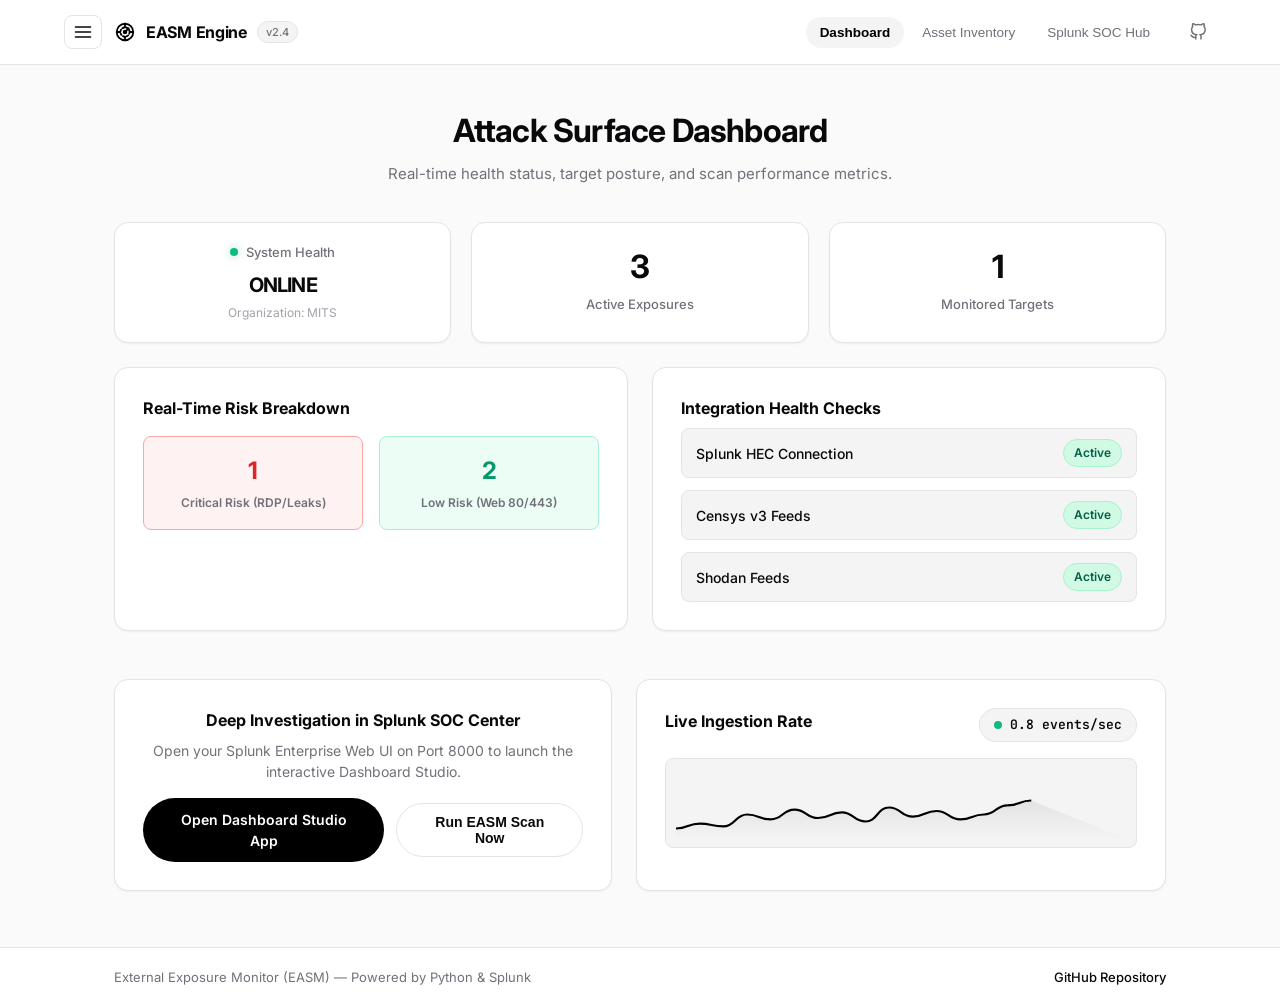
==== commit aae6a8a5: "refactor(core): completely remove all authentication, MFA, and IAM features from project for open di" ====
--- a/index.html
+++ b/index.html
@@ -11,164 +11,8 @@
     <link href="https://fonts.googleapis.com/css2?family=Inter:wght@400;500;600;700&family=JetBrains+Mono:wght@400;500&display=swap" rel="stylesheet">
 </head>
 <body>
-    <!-- Container 1: STRICT DEDICATED AUTHENTICATION SCREEN (Rendered ONLY when unauthenticated) -->
-    <div id="auth-screen-view" class="auth-screen-view">
-        <div class="auth-card-wrapper">
-            <!-- SCREEN 1: Step 1 Username/Password Login -->
-            <div id="auth-screen-login" class="auth-screen">
-                <div class="auth-brand-header">
-                    <svg class="brand-icon" viewBox="0 0 24 24" fill="none" stroke="currentColor" stroke-width="2">
-                        <circle cx="12" cy="12" r="9"/>
-                        <circle cx="12" cy="12" r="5" stroke-dasharray="2 2"/>
-                        <circle cx="12" cy="12" r="1.5" fill="currentColor"/>
-                        <path d="M12 3v3M12 18v3M3 12h3M18 12h3"/>
-                    </svg>
-                    <span class="brand-title">EASM Engine</span>
-                </div>
-                <h3 class="modal-title">EASM Authentication</h3>
-                <p class="modal-desc">Enter your credentials to authenticate into the External Exposure Engine.</p>
-                
-                <div id="auth-login-error" class="auth-error-banner hidden"></div>
-
-                <form id="form-auth-login">
-                    <div class="form-group margin-bottom">
-                        <label>Username</label>
-                        <input type="text" id="auth-login-username" class="form-input" placeholder="" required autocomplete="username">
-                    </div>
-                    <div class="form-group margin-bottom">
-                        <label>Password</label>
-                        <div class="password-input-wrapper">
-                            <input type="password" id="auth-login-password" class="form-input" placeholder="" required autocomplete="current-password">
-                            <button type="button" class="btn-toggle-pass" data-target="auth-login-password" title="Toggle Password Visibility">
-                                <svg class="eye-icon" viewBox="0 0 24 24" fill="none" stroke="currentColor" stroke-width="2">
-                                    <path d="M1 12s4-8 11-8 11 8 11 8-4 8-11 8-11-8-11-8z"/>
-                                    <circle cx="12" cy="12" r="3"/>
-                                </svg>
-                            </button>
-                        </div>
-                    </div>
-                    <div class="modal-actions">
-                        <button type="submit" class="pill-btn primary full-width">Sign In</button>
-                    </div>
-                    <!-- Progressive Break-Glass Recovery Link (ONLY shown after 2 failed login attempts) -->
-                    <div class="text-center" style="margin-top: 14px;">
-                        <button type="button" id="btn-show-recovery" class="btn-link-recovery hidden" style="background:none; border:none; color:var(--text-muted, #71717a); font-size:13px; cursor:pointer; text-decoration:underline;">Emergency Admin Recovery (Break-Glass Key)</button>
-                    </div>
-                </form>
-            </div>
-
-            <!-- SCREEN 2: Mandatory TOTP MFA Verification & Setup -->
-            <div id="auth-screen-mfa" class="auth-screen hidden">
-                <h3 class="modal-title">Mandatory TOTP MFA Verification</h3>
-                <p class="modal-desc">Scan the QR code with Google Authenticator or Microsoft Authenticator, then enter your 6-digit verification code.</p>
-                
-                <div id="auth-mfa-qr-container" class="qr-box text-center margin-bottom hidden">
-                    <img id="auth-qr-img" src="" alt="MFA QR Code" class="qr-code-img">
-                    <div class="qr-manual-key">Manual Key: <strong id="auth-mfa-secret-key"></strong></div>
-                </div>
-
-                <div id="auth-mfa-error" class="auth-error-banner hidden"></div>
-
-                <form id="form-auth-mfa">
-                    <div class="form-group margin-bottom">
-                        <label>6-Digit Authenticator Code</label>
-                        <input type="text" id="auth-totp-code" class="form-input text-center pincode-input" placeholder="" maxlength="6" required autocomplete="one-time-code">
-                    </div>
-                    <div class="modal-actions">
-                        <button type="submit" class="pill-btn primary full-width">Verify MFA Code</button>
-                    </div>
-                </form>
-            </div>
-
-            <!-- SCREEN 3: Mandatory Password Reset Screen -->
-            <div id="auth-screen-password" class="auth-screen hidden">
-                <h3 class="modal-title danger-text">Mandatory Password Update</h3>
-                <p class="modal-desc">Your account requires setting a 16+ character strong password (min 16 chars, uppercase, lowercase, number, special char).</p>
-                
-                <div id="auth-pass-error" class="auth-error-banner hidden"></div>
-
-                <form id="form-auth-password">
-                    <div class="form-group margin-bottom">
-                        <label>New Compliant Password</label>
-                        <div class="password-input-wrapper">
-                            <input type="password" id="auth-new-password" class="form-input" placeholder="" required autocomplete="new-password">
-                            <button type="button" class="btn-toggle-pass" data-target="auth-new-password" title="Toggle Password Visibility">
-                                <svg class="eye-icon" viewBox="0 0 24 24" fill="none" stroke="currentColor" stroke-width="2">
-                                    <path d="M1 12s4-8 11-8 11 8 11 8-4 8-11 8-11-8-11-8z"/>
-                                    <circle cx="12" cy="12" r="3"/>
-                                </svg>
-                            </button>
-                        </div>
-                    </div>
-                    <div class="form-group margin-bottom">
-                        <label>Confirm New Password</label>
-                        <div class="password-input-wrapper">
-                            <input type="password" id="auth-confirm-password" class="form-input" placeholder="" required autocomplete="new-password">
-                            <button type="button" class="btn-toggle-pass" data-target="auth-confirm-password" title="Toggle Password Visibility">
-                                <svg class="eye-icon" viewBox="0 0 24 24" fill="none" stroke="currentColor" stroke-width="2">
-                                    <path d="M1 12s4-8 11-8 11 8 11 8-4 8-11 8-11-8-11-8z"/>
-                                    <circle cx="12" cy="12" r="3"/>
-                                </svg>
-                            </button>
-                        </div>
-                    </div>
-                    <div class="modal-actions">
-                        <button type="submit" class="pill-btn danger full-width">Update Password & Continue</button>
-                    </div>
-                </form>
-            </div>
-
-            <!-- SCREEN 4: Master Emergency Break-Glass Admin Recovery Screen -->
-            <div id="auth-screen-recovery" class="auth-screen hidden">
-                <h3 class="modal-title danger-text">Emergency Admin Account Recovery</h3>
-                <p class="modal-desc">Enter your Username and 256-bit Master Emergency Recovery Key to reset your Root Admin password offline.</p>
-                
-                <div id="auth-recovery-error" class="auth-error-banner hidden"></div>
-
-                <form id="form-auth-recovery">
-                    <div class="form-group margin-bottom">
-                        <label>Admin Username</label>
-                        <input type="text" id="rec-admin-username" class="form-input" value="admin" required autocomplete="username">
-                    </div>
-                    <div class="form-group margin-bottom">
-                        <label>Master Emergency Recovery Key (EASM-RECOVER-XXXX...)</label>
-                        <input type="text" id="rec-master-key" class="form-input" placeholder="EASM-RECOVER-XXXX-YYYY-ZZZZ-WWWW" required autocomplete="off">
-                    </div>
-                    <div class="form-group margin-bottom">
-                        <label>New Strong Password (16+ Chars)</label>
-                        <div class="password-input-wrapper">
-                            <input type="password" id="rec-new-password" class="form-input" placeholder="" required autocomplete="new-password">
-                            <button type="button" class="btn-toggle-pass" data-target="rec-new-password" title="Toggle Password Visibility">
-                                <svg class="eye-icon" viewBox="0 0 24 24" fill="none" stroke="currentColor" stroke-width="2">
-                                    <path d="M1 12s4-8 11-8 11 8 11 8-4 8-11 8-11-8-11-8z"/>
-                                    <circle cx="12" cy="12" r="3"/>
-                                </svg>
-                            </button>
-                        </div>
-                    </div>
-                    <div class="form-group margin-bottom">
-                        <label>Confirm New Password</label>
-                        <div class="password-input-wrapper">
-                            <input type="password" id="rec-confirm-password" class="form-input" placeholder="" required autocomplete="new-password">
-                            <button type="button" class="btn-toggle-pass" data-target="rec-confirm-password" title="Toggle Password Visibility">
-                                <svg class="eye-icon" viewBox="0 0 24 24" fill="none" stroke="currentColor" stroke-width="2">
-                                    <path d="M1 12s4-8 11-8 11 8 11 8-4 8-11 8-11-8-11-8z"/>
-                                    <circle cx="12" cy="12" r="3"/>
-                                </svg>
-                            </button>
-                        </div>
-                    </div>
-                    <div class="modal-actions">
-                        <button type="button" class="pill-btn secondary" id="btn-cancel-recovery">Back to Sign In</button>
-                        <button type="submit" class="pill-btn danger">Reset Admin Password & Recover</button>
-                    </div>
-                </form>
-            </div>
-        </div>
-    </div>
-
-    <!-- Container 2: PROTECTED APP MAIN LAYOUT (Hidden completely until authenticated) -->
-    <div id="app-main-view" class="app-main-view hidden">
+    <!-- PROTECTED APP MAIN LAYOUT -->
+    <div id="app-main-view" class="app-main-view">
         <!-- Header Navigation -->
         <header class="navbar">
             <div class="nav-container">
@@ -203,34 +47,6 @@
                     </nav>
 
                     <div class="nav-actions">
-                        <div id="user-badge-container" class="profile-dropdown-container" style="display:none;">
-                            <button id="btn-profile-dropdown" class="profile-pill-btn">
-                                <span id="user-display-name" class="user-name-tag">admin (ROOT ADMIN)</span>
-                                <svg class="chevron-icon" viewBox="0 0 24 24" fill="none" stroke="currentColor" stroke-width="2">
-                                    <polyline points="6 9 12 15 18 9"></polyline>
-                                </svg>
-                            </button>
-                            <div id="profile-dropdown-menu" class="profile-dropdown-menu hidden">
-                                <div class="dropdown-header">
-                                    <div id="dropdown-user-name" class="dropdown-username">admin</div>
-                                    <div id="dropdown-user-role" class="dropdown-role-badge">ROOT ADMIN</div>
-                                </div>
-                                <div class="dropdown-divider"></div>
-                                <button class="dropdown-item" id="dropdown-item-iam" onclick="switchTab('tab-iam'); closeProfileDropdown();">
-                                    <svg viewBox="0 0 24 24" fill="none" stroke="currentColor" stroke-width="2"><path d="M17 21v-2a4 4 0 0 0-4-4H5a4 4 0 0 0-4 4v2"/><circle cx="9" cy="7" r="4"/><path d="M23 21v-2a4 4 0 0 0-3-3.87"/><path d="M16 3.13a4 4 0 0 1 0 7.75"/></svg>
-                                    IAM Users
-                                </button>
-                                <button class="dropdown-item" id="dropdown-item-config" onclick="switchTab('tab-config'); closeProfileDropdown();">
-                                    <svg viewBox="0 0 24 24" fill="none" stroke="currentColor" stroke-width="2"><circle cx="12" cy="12" r="3"/><path d="M19.4 15a1.65 1.65 0 0 0 .33 1.82l.06.06a2 2 0 0 1 0 2.83 2 2 0 0 1-2.83 0l-.06-.06a1.65 1.65 0 0 0-1.82-.33 1.65 1.65 0 0 0-1 1.51V21a2 2 0 0 1-2 2 2 2 0 0 1-2-2v-.09A1.65 1.65 0 0 0 9 19.4a1.65 1.65 0 0 0-1.82.33l-.06.06a2 2 0 0 1-2.83 0 2 2 0 0 1 0-2.83l.06-.06a1.65 1.65 0 0 0 .33-1.82 1.65 1.65 0 0 0-1.51-1H3a2 2 0 0 1-2-2 2 2 0 0 1 2-2h.09A1.65 1.65 0 0 0 4.6 9a1.65 1.65 0 0 0-.33-1.82l-.06-.06a2 2 0 0 1 0-2.83 2 2 0 0 1 2.83 0l.06.06a1.65 1.65 0 0 0 1.82.33H9a1.65 1.65 0 0 0 1-1.51V3a2 2 0 0 1 2-2 2 2 0 0 1 2 2v.09a1.65 1.65 0 0 0 1 1.51 1.65 1.65 0 0 0 1.82-.33l.06-.06a2 2 0 0 1 2.83 0 2 2 0 0 1 0 2.83l-.06.06a1.65 1.65 0 0 0-.33 1.82V9a1.65 1.65 0 0 0 1.51 1H21a2 2 0 0 1 2 2 2 2 0 0 1-2 2h-.09a1.65 1.65 0 0 0-1.51 1z"/></svg>
-                                    Settings
-                                </button>
-                                <div class="dropdown-divider"></div>
-                                <button class="dropdown-item danger" id="btn-user-logout">
-                                    <svg viewBox="0 0 24 24" fill="none" stroke="currentColor" stroke-width="2"><path d="M9 21H5a2 2 0 0 1-2-2V5a2 2 0 0 1 2-2h4"/><polyline points="16 17 21 12 16 7"/><line x1="21" y1="12" x2="9" y2="12"/></svg>
-                                    Logout
-                                </button>
-                            </div>
-                        </div>
                         <a href="https://github.com/venkatvellapalem/External-Exposure-Monitor" target="_blank" class="nav-btn-icon" title="View Source on GitHub">
                             <svg viewBox="0 0 24 24" fill="none" stroke="currentColor" stroke-width="2">
                                 <path d="M9 19c-5 1.5-5-2.5-7-3m14 6v-3.87a3.37 3.37 0 0 0-.94-2.61c3.14-.35 6.44-1.54 6.44-7A5.44 5.44 0 0 0 20 4.77 5.07 5.07 0 0 0 19.91 1S18.73.65 16 2.48a13.38 13.38 0 0 0-7 0C6.27.65 5.09 1 5.09 1A5.07 5.07 0 0 0 5 4.77a5.44 5.44 0 0 0-1.5 3.78c0 5.42 3.3 6.61 6.44 7A3.37 3.37 0 0 0 9 18.13V22"/>
@@ -279,10 +95,6 @@
                         <svg viewBox="0 0 24 24" fill="none" stroke="currentColor" stroke-width="2"><circle cx="12" cy="12" r="3"/><path d="M19.4 15a1.65 1.65 0 0 0 .33 1.82l.06.06a2 2 0 0 1 0 2.83 2 2 0 0 1-2.83 0l-.06-.06a1.65 1.65 0 0 0-1.82-.33 1.65 1.65 0 0 0-1 1.51V21a2 2 0 0 1-2 2 2 2 0 0 1-2-2v-.09A1.65 1.65 0 0 0 9 19.4a1.65 1.65 0 0 0-1.82.33l-.06.06a2 2 0 0 1-2.83 0 2 2 0 0 1 0-2.83l.06-.06a1.65 1.65 0 0 0 .33-1.82 1.65 1.65 0 0 0-1.51-1H3a2 2 0 0 1-2-2 2 2 0 0 1 2-2h.09A1.65 1.65 0 0 0 4.6 9a1.65 1.65 0 0 0-.33-1.82l-.06-.06a2 2 0 0 1 0-2.83 2 2 0 0 1 2.83 0l.06.06a1.65 1.65 0 0 0 1.82.33H9a1.65 1.65 0 0 0 1-1.51V3a2 2 0 0 1 2-2 2 2 0 0 1 2 2v.09a1.65 1.65 0 0 0 1 1.51 1.65 1.65 0 0 0 1.82-.33l.06-.06a2 2 0 0 1 2.83 0 2 2 0 0 1 0 2.83l-.06.06a1.65 1.65 0 0 0-.33 1.82V9a1.65 1.65 0 0 0 1.51 1H21a2 2 0 0 1 2 2 2 2 0 0 1-2 2h-.09a1.65 1.65 0 0 0-1.51 1z"/></svg>
                         Settings
                     </button>
-                    <button class="drawer-item" data-tab="tab-iam" id="drawer-link-iam">
-                        <svg viewBox="0 0 24 24" fill="none" stroke="currentColor" stroke-width="2"><path d="M17 21v-2a4 4 0 0 0-4-4H5a4 4 0 0 0-4 4v2"/><circle cx="9" cy="7" r="4"/><path d="M23 21v-2a4 4 0 0 0-3-3.87"/><path d="M16 3.13a4 4 0 0 1 0 7.75"/></svg>
-                        IAM Users
-                    </button>
                     <button class="drawer-item" data-tab="tab-logs" id="drawer-link-logs">
                         <svg viewBox="0 0 24 24" fill="none" stroke="currentColor" stroke-width="2"><path d="M14 2H6a2 2 0 0 0-2 2v16a2 2 0 0 2 2h12a2 2 0 0 0 2-2V8z"/><polyline points="14 2 14 8 20 8"/><line x1="16" y1="13" x2="8" y2="13"/><line x1="16" y1="17" x2="8" y2="17"/><polyline points="10 9 9 9 8 9"/></svg>
                         Audit Logs
@@ -295,15 +107,44 @@
             <!-- Toast Notification Container -->
             <div id="toast-container" class="toast-container"></div>
 
-            <!-- ROW 2: Risk Distribution & Health Check Grid -->
-            <div class="grid-2 margin-bottom">
-                <div class="card">
-                    <h3 class="info-card-title">Real-Time Risk Breakdown</h3>
-                    <div class="risk-badge-grid">
-                        <div class="risk-badge-card critical">
-                            <span class="risk-count" id="dash-crit-count">1</span>
-                            <span class="risk-title">Critical Risk (RDP/Leaks)</span>
-                        </div>
+            <!-- TAB 1: OPERATIONAL DASHBOARD (/dashboard) -->
+            <section id="tab-dashboard" class="tab-content active">
+                <div class="hero-header">
+                    <h1 class="hero-title">Attack Surface Dashboard</h1>
+                    <p class="hero-subtitle">Real-time health status, target posture, and scan performance metrics.</p>
+                </div>
+
+                <!-- ROW 1: Health Status & Metric Cards -->
+                <div class="grid-3 margin-bottom">
+                    <div class="metric-box status-card">
+                        <div class="status-indicator-box">
+                            <div class="status-dot green"></div>
+                            <span class="metric-label">System Health</span>
+                        </div>
+                        <span class="metric-value small" id="dash-sys-status">ONLINE</span>
+                        <span class="metric-subtext" id="dash-org-name">Organization: MITS</span>
+                    </div>
+
+                    <div class="metric-box">
+                        <span class="metric-value" id="dash-total-open">3</span>
+                        <span class="metric-label">Active Exposures</span>
+                    </div>
+
+                    <div class="metric-box">
+                        <span class="metric-value" id="dash-monitored-targets">1</span>
+                        <span class="metric-label">Monitored Targets</span>
+                    </div>
+                </div>
+
+                <!-- ROW 2: Risk Distribution & Health Check Grid -->
+                <div class="grid-2 margin-bottom">
+                    <div class="card">
+                        <h3 class="info-card-title">Real-Time Risk Breakdown</h3>
+                        <div class="risk-badge-grid">
+                            <div class="risk-badge-card critical">
+                                <span class="risk-count" id="dash-crit-count">1</span>
+                                <span class="risk-title">Critical Risk (RDP/Leaks)</span>
+                            </div>
                         <div class="risk-badge-card low">
                             <span class="risk-count" id="dash-low-count">2</span>
                             <span class="risk-title">Low Risk (Web 80/443)</span>
@@ -861,175 +702,6 @@
             </div>
         </div>
 
-        <!-- Enable MFA Modal for IAM User Directory -->
-        <div id="enable-mfa-modal" class="modal-overlay hidden">
-            <div class="modal-card">
-                <h3 class="modal-title">Enable TOTP Multi-Factor Authentication</h3>
-                <p class="modal-desc" id="mfa-enable-desc">Scan the QR code below with Google Authenticator, Authy, or 1Password to activate MFA for your account.</p>
-
-                <div id="mfa-enable-qr-container" style="text-align: center; margin: 16px 0;">
-                    <img id="mfa-enable-qr-img" src="" alt="TOTP QR Code" style="width: 180px; height: 180px; border-radius: 8px; border: 1px solid var(--border-color, #27272a); padding: 6px; background: #ffffff;">
-                    <p style="font-size: 12px; color: var(--text-muted, #71717a); margin-top: 8px;">Manual Setup Key: <code id="mfa-enable-secret-key" style="font-weight:600; color:var(--text-main, #f4f4f5);">SETUP-SECRET</code></p>
-                </div>
-
-                <form id="form-enable-mfa">
-                    <div class="form-group margin-bottom">
-                        <label>Enter 6-Digit TOTP Code</label>
-                        <input type="text" id="mfa-enable-code" class="form-input" placeholder="123456" maxlength="6" required autocomplete="one-time-code" style="text-align:center; font-size:18px; letter-spacing:4px;">
-                    </div>
-                    <div id="mfa-enable-error" class="auth-error-banner hidden" style="margin-bottom:12px;"></div>
-                    <div class="modal-actions">
-                        <button type="button" class="pill-btn secondary" id="btn-cancel-enable-mfa">Cancel</button>
-                        <button type="submit" class="pill-btn primary">Verify & Enable MFA</button>
-                    </div>
-                </form>
-            </div>
-        </div>
-
-        <!-- Authentication & Mandatory MFA Overlay Modal -->
-        <div id="auth-modal" class="modal-overlay hidden">
-            <div class="modal-card auth-modal-card">
-                <!-- SCREEN 1: Step 1 Username/Password Login -->
-                <div id="auth-screen-login" class="auth-screen">
-                    <h3 class="modal-title">EASM Authentication</h3>
-                    <p class="modal-desc">Enter your credentials to authenticate into the External Exposure Engine.</p>
-                    
-                    <div id="auth-login-error" class="auth-error-banner hidden"></div>
-
-                    <form id="form-auth-login">
-                        <div class="form-group margin-bottom">
-                            <label>Username</label>
-                            <input type="text" id="auth-login-username" class="form-input" placeholder="" required autocomplete="username">
-                        </div>
-                        <div class="form-group margin-bottom">
-                            <label>Password</label>
-                            <div class="password-input-wrapper">
-                                <input type="password" id="auth-login-password" class="form-input" placeholder="" required autocomplete="current-password">
-                                <button type="button" class="btn-toggle-pass" data-target="auth-login-password" title="Toggle Password Visibility">
-                                    <svg class="eye-icon" viewBox="0 0 24 24" fill="none" stroke="currentColor" stroke-width="2">
-                                        <path d="M1 12s4-8 11-8 11 8 11 8-4 8-11 8-11-8-11-8z"/>
-                                        <circle cx="12" cy="12" r="3"/>
-                                    </svg>
-                                </button>
-                            </div>
-                        </div>
-                        <div class="modal-actions">
-                            <button type="submit" class="pill-btn primary full-width">Sign In</button>
-                        </div>
-                        <div class="text-center" style="margin-top: 14px;">
-                            <button type="button" id="btn-show-recovery" class="btn-link-recovery" style="background:none; border:none; color:var(--text-muted, #71717a); font-size:13px; cursor:pointer; text-decoration:underline;">Emergency Admin Recovery (Break-Glass Key)</button>
-                        </div>
-                    </form>
-                </div>
-
-                <!-- SCREEN 2: Mandatory TOTP MFA Verification & Setup -->
-                <div id="auth-screen-mfa" class="auth-screen hidden">
-                    <h3 class="modal-title">Mandatory TOTP MFA Verification</h3>
-                    <p class="modal-desc">Scan the QR code with Google Authenticator or Microsoft Authenticator, then enter your 6-digit verification code.</p>
-                    
-                    <div id="auth-mfa-qr-container" class="qr-box text-center margin-bottom hidden">
-                        <img id="auth-qr-img" src="" alt="MFA QR Code" class="qr-code-img">
-                        <div class="qr-manual-key">Manual Key: <strong id="auth-mfa-secret-key"></strong></div>
-                    </div>
-
-                    <div id="auth-mfa-error" class="auth-error-banner hidden"></div>
-
-                    <form id="form-auth-mfa">
-                        <div class="form-group margin-bottom">
-                            <label>6-Digit Authenticator Code</label>
-                            <input type="text" id="auth-totp-code" class="form-input text-center pincode-input" placeholder="" maxlength="6" required autocomplete="one-time-code">
-                        </div>
-                        <div class="modal-actions">
-                            <button type="submit" class="pill-btn primary full-width">Verify MFA Code</button>
-                        </div>
-                    </form>
-                </div>
-
-                <!-- SCREEN 3: Mandatory Password Reset Screen -->
-                <div id="auth-screen-password" class="auth-screen hidden">
-                    <h3 class="modal-title danger-text">Mandatory Password Update</h3>
-                    <p class="modal-desc">Your account requires setting a 16+ character strong password (min 16 chars, uppercase, lowercase, number, special char).</p>
-                    
-                    <div id="auth-pass-error" class="auth-error-banner hidden"></div>
-
-                    <form id="form-auth-password">
-                        <div class="form-group margin-bottom">
-                            <label>New Compliant Password</label>
-                            <div class="password-input-wrapper">
-                                <input type="password" id="auth-new-password" class="form-input" placeholder="" required autocomplete="new-password">
-                                <button type="button" class="btn-toggle-pass" data-target="auth-new-password" title="Toggle Password Visibility">
-                                    <svg class="eye-icon" viewBox="0 0 24 24" fill="none" stroke="currentColor" stroke-width="2">
-                                        <path d="M1 12s4-8 11-8 11 8 11 8-4 8-11 8-11-8-11-8z"/>
-                                        <circle cx="12" cy="12" r="3"/>
-                                    </svg>
-                                </button>
-                            </div>
-                        </div>
-                        <div class="form-group margin-bottom">
-                            <label>Confirm New Password</label>
-                            <div class="password-input-wrapper">
-                                <input type="password" id="auth-confirm-password" class="form-input" placeholder="" required autocomplete="new-password">
-                                <button type="button" class="btn-toggle-pass" data-target="auth-confirm-password" title="Toggle Password Visibility">
-                                    <svg class="eye-icon" viewBox="0 0 24 24" fill="none" stroke="currentColor" stroke-width="2">
-                                        <path d="M1 12s4-8 11-8 11 8 11 8-4 8-11 8-11-8-11-8z"/>
-                                        <circle cx="12" cy="12" r="3"/>
-                                    </svg>
-                                </button>
-                            </div>
-                        </div>
-                        <div class="modal-actions">
-                            <button type="submit" class="pill-btn danger full-width">Update Password & Continue</button>
-                        </div>
-                    </form>
-                </div>
-
-                <!-- SCREEN 4: Master Emergency Break-Glass Admin Recovery Screen -->
-                <div id="auth-screen-recovery" class="auth-screen hidden">
-                    <h3 class="modal-title danger-text">Emergency Admin Account Recovery</h3>
-                    <p class="modal-desc">Enter your Username and 256-bit Master Emergency Recovery Key to reset your Root Admin password offline.</p>
-                    
-                    <div id="auth-recovery-error" class="auth-error-banner hidden"></div>
-
-                    <form id="form-auth-recovery">
-                        <div class="form-group margin-bottom">
-                            <label>Admin Username</label>
-                            <input type="text" id="rec-admin-username" class="form-input" value="admin" required autocomplete="username">
-                        </div>
-                        <div class="form-group margin-bottom">
-                            <label>Master Emergency Recovery Key (EASM-RECOVER-XXXX...)</label>
-                            <input type="text" id="rec-master-key" class="form-input" placeholder="EASM-RECOVER-XXXX-YYYY-ZZZZ-WWWW" required autocomplete="off">
-                        </div>
-                        <div class="form-group margin-bottom">
-                            <label>New Strong Password (16+ Chars)</label>
-                            <div class="password-input-wrapper">
-                                <input type="password" id="rec-new-password" class="form-input" placeholder="" required autocomplete="new-password">
-                                <button type="button" class="btn-toggle-pass" data-target="rec-new-password" title="Toggle Password Visibility">
-                                    <svg class="eye-icon" viewBox="0 0 24 24" fill="none" stroke="currentColor" stroke-width="2">
-                                        <path d="M1 12s4-8 11-8 11 8 11 8-4 8-11 8-11-8-11-8z"/>
-                                        <circle cx="12" cy="12" r="3"/>
-                                    </svg>
-                                </button>
-                            </div>
-                        </div>
-                        <div class="form-group margin-bottom">
-                            <label>Confirm New Password</label>
-                            <div class="password-input-wrapper">
-                                <input type="password" id="rec-confirm-password" class="form-input" placeholder="" required autocomplete="new-password">
-                                <button type="button" class="btn-toggle-pass" data-target="rec-confirm-password" title="Toggle Password Visibility">
-                                    <svg class="eye-icon" viewBox="0 0 24 24" fill="none" stroke="currentColor" stroke-width="2">
-                                        <path d="M1 12s4-8 11-8 11 8 11 8-4 8-11 8-11-8-11-8z"/>
-                                        <circle cx="12" cy="12" r="3"/>
-                                    </svg>
-                                </button>
-                            </div>
-                        </div>
-                        <div class="modal-actions">
-                            <button type="button" class="pill-btn secondary" id="btn-cancel-recovery">Back to Sign In</button>
-                            <button type="submit" class="pill-btn danger">Reset Admin Password & Recover</button>
-                        </div>
-                    </form>
-                </div>
-            </div>
         </div>
     </main>
 
--- a/style.css
+++ b/style.css
@@ -1004,7 +1004,7 @@
     bottom: 0;
     width: 100vw;
     height: 100vh;
-    background: #09090b;
+    background: #f4f4f5;
     display: flex;
     align-items: center;
     justify-content: center;
@@ -1017,13 +1017,14 @@
 }
 
 .auth-card-wrapper {
-    background: #18181b;
-    border: 1px solid #27272a;
+    background: #ffffff;
+    border: 1px solid #e4e4e7;
     border-radius: 16px;
     width: 100%;
-    max-width: 440px;
-    padding: 32px;
-    box-shadow: 0 20px 40px rgba(0, 0, 0, 0.8);
+    max-width: 420px;
+    padding: 36px 32px;
+    box-shadow: 0 20px 40px rgba(0, 0, 0, 0.06), 0 1px 3px rgba(0, 0, 0, 0.04);
+    color: #09090b;
 }
 
 .auth-brand-header {
@@ -1035,16 +1036,91 @@
 }
 
 .auth-brand-header .brand-icon {
-    width: 28px;
-    height: 28px;
-    color: #3b82f6;
+    width: 30px;
+    height: 30px;
+    color: #09090b;
 }
 
 .auth-brand-header .brand-title {
+    font-size: 20px;
+    font-weight: 700;
+    color: #09090b;
+    letter-spacing: -0.4px;
+}
+
+.auth-screen-view .modal-title {
+    color: #09090b !important;
     font-size: 18px;
     font-weight: 700;
-    color: #f4f4f5;
-    letter-spacing: -0.3px;
+    margin-bottom: 6px;
+    text-align: center;
+}
+
+.auth-screen-view .modal-desc {
+    color: #52525b !important;
+    font-size: 13px;
+    line-height: 1.5;
+    margin-bottom: 24px;
+    text-align: center;
+}
+
+.auth-screen-view label {
+    color: #18181b !important;
+    font-size: 13px;
+    font-weight: 600;
+    margin-bottom: 6px;
+    display: block;
+}
+
+.auth-screen-view .form-input {
+    background: #ffffff !important;
+    border: 1px solid #d4d4d8 !important;
+    color: #09090b !important;
+    border-radius: 8px !important;
+    padding: 10px 14px !important;
+    font-size: 14px !important;
+    width: 100%;
+    transition: border-color 0.15s ease, box-shadow 0.15s ease;
+}
+
+.auth-screen-view .form-input:focus {
+    border-color: #09090b !important;
+    box-shadow: 0 0 0 3px rgba(9, 9, 11, 0.1) !important;
+    outline: none;
+}
+
+.auth-screen-view .pill-btn.primary {
+    background: #09090b !important;
+    color: #ffffff !important;
+    border: none !important;
+    border-radius: 8px !important;
+    padding: 12px 16px !important;
+    font-weight: 600 !important;
+    font-size: 14px !important;
+    cursor: pointer;
+    transition: background 0.15s ease;
+}
+
+.auth-screen-view .pill-btn.primary:hover {
+    background: #27272a !important;
+}
+
+.auth-screen-view .btn-toggle-pass,
+.auth-screen-view .btn-toggle-password {
+    color: #71717a !important;
+}
+
+.auth-screen-view .btn-toggle-pass:hover,
+.auth-screen-view .btn-toggle-password:hover {
+    color: #18181b !important;
+}
+
+.auth-screen-view .btn-link-recovery {
+    color: #71717a !important;
+}
+
+.auth-screen-view .btn-link-recovery:hover {
+    color: #09090b !important;
 }
 
 .app-main-view.hidden {
